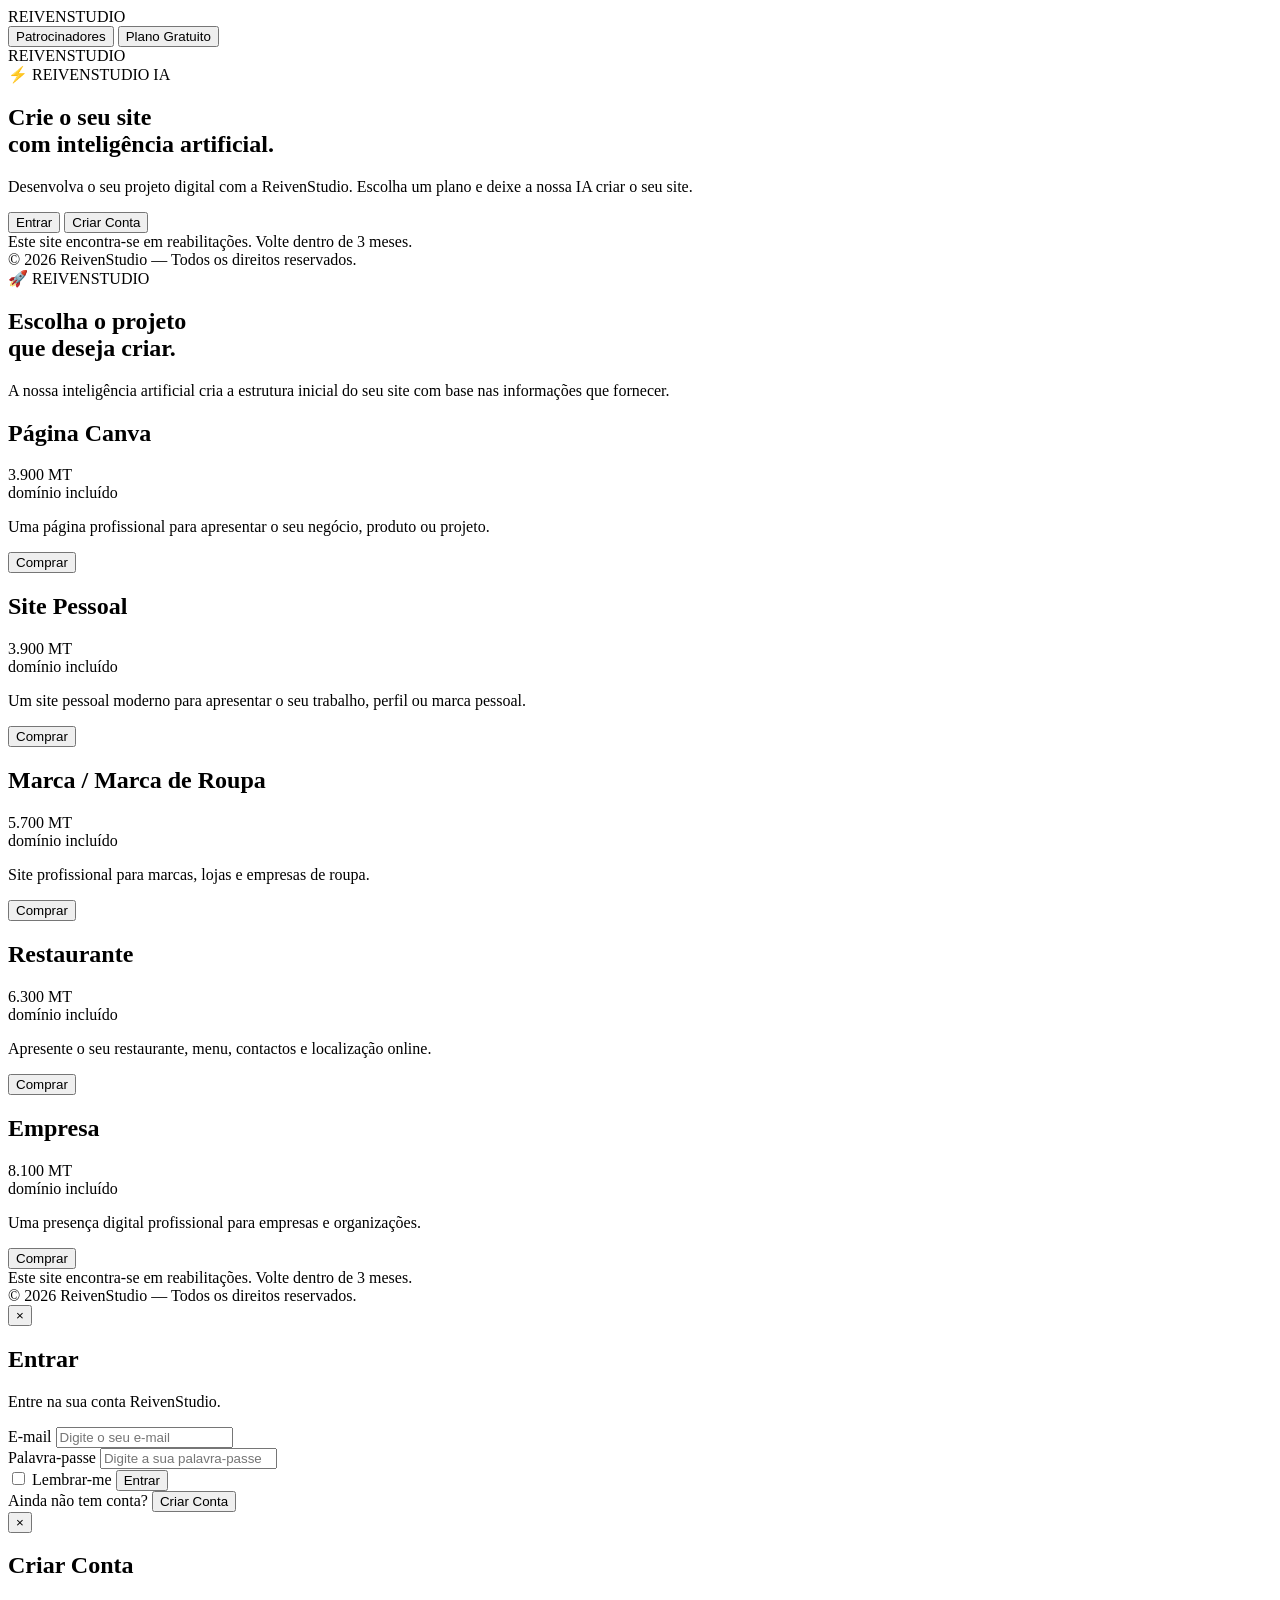
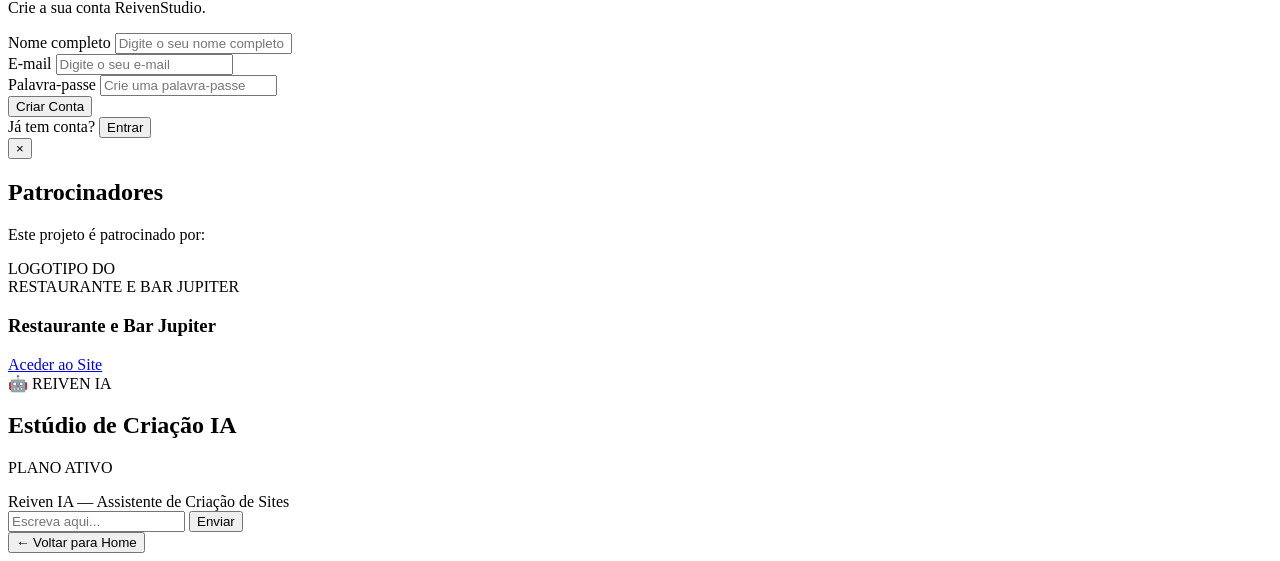
==== index.html @ f34bd9f9 "Create index.html" ====
<!DOCTYPE html>
<html lang="pt">
<head>
    <meta charset="UTF-8">
    <meta name="viewport" content="width=device-width, initial-scale=1.0">

    <title>ReivenStudio | Criação de Sites com IA</title>

    <link rel="icon" type="image/png" href="Reivenstudio.png">
    <link rel="stylesheet" href="style.css">
</head>

<body>

<!-- ========================================================= -->
<!-- CABEÇALHO -->
<!-- ========================================================= -->

<header>

    <div class="brand-area" onclick="voltarInicio()">

        <!-- ESPAÇO PARA O TEU LOGOTIPO -->
        <div class="logo-placeholder">
            <!-- COLOCA O TEU LOGOTIPO AQUI -->
            <!--
            <img src="logo.png" alt="ReivenStudio">
            -->
            <span>REIVENSTUDIO</span>
        </div>

    </div>

    <div class="nav-buttons">

        <div id="user-display"></div>

        <button
            id="btnPatrocinadores"
            class="nav-button"
            onclick="abrirPatrocinadores()">
            Patrocinadores
        </button>

        <button
            id="btnPlanoGratuito"
            class="nav-button free-button"
            onclick="abrirPlanoGratuito()">
            Plano Gratuito
        </button>

    </div>

</header>


<!-- ========================================================= -->
<!-- TELA DE LOGIN -->
<!-- ========================================================= -->

<section id="tela-login" class="screen active-screen">

    <div class="login-page">

        <!-- LOGOTIPO -->
        <div class="login-logo-area">

            <!-- ================================================= -->
            <!-- ESPAÇO PARA COLOCAR O LOGOTIPO DA REIVENSTUDIO -->
            <!-- ================================================= -->

            <div class="login-logo-placeholder">
                <!--
                <img src="logo.png" alt="ReivenStudio">
                -->

                <span>REIVENSTUDIO</span>
            </div>

        </div>


        <div class="login-content">

            <span class="tech-badge">
                ⚡ REIVENSTUDIO IA
            </span>

            <h1>
                Crie o seu site<br>
                com inteligência artificial.
            </h1>

            <p>
                Desenvolva o seu projeto digital com a ReivenStudio.
                Escolha um plano e deixe a nossa IA criar o seu site.
            </p>


            <div class="login-actions">

                <button
                    class="main-login-button"
                    onclick="abrirModalLogin()">
                    Entrar
                </button>

                <button
                    class="create-account-button"
                    onclick="abrirModalRegisto()">
                    Criar Conta
                </button>

            </div>

        </div>


        <!-- AVISO INFERIOR -->

        <div class="maintenance-message">

            <span class="red-blinking-light"></span>

            <span>
                Este site encontra-se em reabilitações.
                Volte dentro de 3 meses.
            </span>

        </div>

    </div>


    <!-- RODAPÉ DA TELA DE LOGIN -->

    <footer class="login-footer">

        <div>
            © 2026 ReivenStudio — Todos os direitos reservados.
        </div>

    </footer>

</section>



<!-- ========================================================= -->
<!-- HOME -->
<!-- ========================================================= -->

<section id="tela-home" class="screen">

    <div class="home-container">

        <div class="home-title">

            <span class="tech-badge">
                🚀 REIVENSTUDIO
            </span>

            <h1>
                Escolha o projeto<br>
                que deseja criar.
            </h1>

            <p>
                A nossa inteligência artificial cria a estrutura inicial
                do seu site com base nas informações que fornecer.
            </p>

        </div>


        <!-- ================================================= -->
        <!-- PLANOS -->
        <!-- ================================================= -->

        <div class="plans-grid">


            <!-- PÁGINA CANVA -->

            <div class="plan-card">

                <h2>Página Canva</h2>

                <div class="plan-price">
                    3.900 MT
                </div>

                <div class="domain-included">
                    domínio incluído
                </div>

                <p>
                    Uma página profissional para apresentar
                    o seu negócio, produto ou projeto.
                </p>

                <button
                    class="buy-button"
                    onclick="abrirChatPlano('Página Canva')">
                    Comprar
                </button>

            </div>



            <!-- SITE PESSOAL -->

            <div class="plan-card">

                <h2>Site Pessoal</h2>

                <div class="plan-price">
                    3.900 MT
                </div>

                <div class="domain-included">
                    domínio incluído
                </div>

                <p>
                    Um site pessoal moderno para apresentar
                    o seu trabalho, perfil ou marca pessoal.
                </p>

                <button
                    class="buy-button"
                    onclick="abrirChatPlano('Site Pessoal')">
                    Comprar
                </button>

            </div>



            <!-- MARCA / ROUPA -->

            <div class="plan-card">

                <h2>Marca / Marca de Roupa</h2>

                <div class="plan-price">
                    5.700 MT
                </div>

                <div class="domain-included">
                    domínio incluído
                </div>

                <p>
                    Site profissional para marcas,
                    lojas e empresas de roupa.
                </p>

                <button
                    class="buy-button"
                    onclick="abrirChatPlano('Marca / Marca de Roupa')">
                    Comprar
                </button>

            </div>



            <!-- RESTAURANTE -->

            <div class="plan-card">

                <h2>Restaurante</h2>

                <div class="plan-price">
                    6.300 MT
                </div>

                <div class="domain-included">
                    domínio incluído
                </div>

                <p>
                    Apresente o seu restaurante, menu,
                    contactos e localização online.
                </p>

                <button
                    class="buy-button"
                    onclick="abrirChatPlano('Restaurante')">
                    Comprar
                </button>

            </div>



            <!-- EMPRESA -->

            <div class="plan-card">

                <h2>Empresa</h2>

                <div class="plan-price">
                    8.100 MT
                </div>

                <div class="domain-included">
                    domínio incluído
                </div>

                <p>
                    Uma presença digital profissional
                    para empresas e organizações.
                </p>

                <button
                    class="buy-button"
                    onclick="abrirChatPlano('Empresa')">
                    Comprar
                </button>

            </div>

        </div>

    </div>


    <!-- ================================================= -->
    <!-- RODAPÉ HOME -->
    <!-- ================================================= -->

    <footer class="main-footer">

        <div class="footer-warning">

            <span class="red-blinking-light"></span>

            <span>
                Este site encontra-se em reabilitações.
                Volte dentro de 3 meses.
            </span>

        </div>

        <div class="footer-bottom">
            © 2026 ReivenStudio — Todos os direitos reservados.
        </div>

    </footer>

</section>



<!-- ========================================================= -->
<!-- MODAL LOGIN -->
<!-- ========================================================= -->

<div id="modal-login" class="modal">

    <div class="modal-box">

        <button class="close-modal" onclick="fecharModais()">×</button>

        <h2>Entrar</h2>

        <p>
            Entre na sua conta ReivenStudio.
        </p>

        <div class="modal-input-group">

            <label>E-mail</label>

            <input
                type="email"
                id="login-email"
                placeholder="Digite o seu e-mail">

        </div>


        <div class="modal-input-group">

            <label>Palavra-passe</label>

            <input
                type="password"
                id="login-pass"
                placeholder="Digite a sua palavra-passe">

        </div>


        <label class="remember-option">

            <input
                type="checkbox"
                id="lembrar-mim">

            <span>Lembrar-me</span>

        </label>


        <button
            class="modal-main-button"
            onclick="autenticarUtilizador()">

            Entrar

        </button>


        <div class="modal-link">

            Ainda não tem conta?

            <button onclick="trocarParaRegisto()">
                Criar Conta
            </button>

        </div>

    </div>

</div>



<!-- ========================================================= -->
<!-- MODAL REGISTO -->
<!-- ========================================================= -->

<div id="modal-registo" class="modal">

    <div class="modal-box">

        <button class="close-modal" onclick="fecharModais()">×</button>

        <h2>Criar Conta</h2>

        <p>
            Crie a sua conta ReivenStudio.
        </p>


        <div class="modal-input-group">

            <label>Nome completo</label>

            <input
                type="text"
                id="registo-nome"
                placeholder="Digite o seu nome completo">

        </div>


        <div class="modal-input-group">

            <label>E-mail</label>

            <input
                type="email"
                id="registo-email"
                placeholder="Digite o seu e-mail">

        </div>


        <div class="modal-input-group">

            <label>Palavra-passe</label>

            <input
                type="password"
                id="registo-pass"
                placeholder="Crie uma palavra-passe">

        </div>


        <button
            class="modal-main-button"
            onclick="registarNovoUtilizador()">

            Criar Conta

        </button>


        <div class="modal-link">

            Já tem conta?

            <button onclick="trocarParaLogin()">
                Entrar
            </button>

        </div>

    </div>

</div>



<!-- ========================================================= -->
<!-- MODAL PATROCINADORES -->
<!-- ========================================================= -->

<div id="modal-patrocinadores" class="modal">

    <div class="modal-box sponsor-box">

        <button class="close-modal" onclick="fecharModais()">×</button>

        <h2>Patrocinadores</h2>

        <p>
            Este projeto é patrocinado por:
        </p>


        <!-- ================================================= -->
        <!-- ESPAÇO PARA O LOGOTIPO DO JUPITER -->
        <!-- ================================================= -->

        <div class="sponsor-logo-placeholder">

            <!-- COLOCA A IMAGEM DO JUPITER AQUI -->

            <!--
            <img
                src="jupiter.jpg"
                alt="Restaurante e Bar Jupiter">
            -->

            <span>
                LOGOTIPO DO<br>
                RESTAURANTE E BAR JUPITER
            </span>

        </div>


        <h3>
            Restaurante e Bar Jupiter
        </h3>


        <!-- ================================================= -->
        <!-- COLOCA O URL REAL DO JUPITER AQUI -->
        <!-- ================================================= -->

        <a
            href="https://COLOQUE-AQUI-O-SITE-DO-JUPITER.com"
            target="_blank"
            class="jupiter-button">

            Aceder ao Site

        </a>

    </div>

</div>



<!-- ========================================================= -->
<!-- TELA CHAT IA -->
<!-- ========================================================= -->

<section id="tela-chat" class="screen">

    <div class="chat-page">

        <div class="chat-title-area">

            <span class="tech-badge">
                🤖 REIVEN IA
            </span>

            <h1>
                Estúdio de Criação IA
            </h1>

            <p id="plano-selecionado-txt">
                PLANO ATIVO
            </p>

        </div>


        <div class="chat-container">

            <div class="chat-header">
                Reiven IA — Assistente de Criação de Sites
            </div>


            <div
                id="chat-messages-box"
                class="chat-messages">
            </div>


            <div class="chat-input-area">

                <input
                    type="text"
                    id="chat-user-input"
                    class="chat-input"
                    placeholder="Escreva aqui..."
                    onkeypress="verificarTecla(event)">

                <button
                    class="btn-send"
                    onclick="processarMensagemUsuario()">

                    Enviar

                </button>

            </div>

        </div>


        <button
            class="back-home-button"
            onclick="voltarParaHome()">

            ← Voltar para Home

        </button>

    </div>

</section>



<!-- ========================================================= -->
<!-- JAVASCRIPT -->
<!-- ========================================================= -->

<script src="script.js"></script>

</body>
</html>
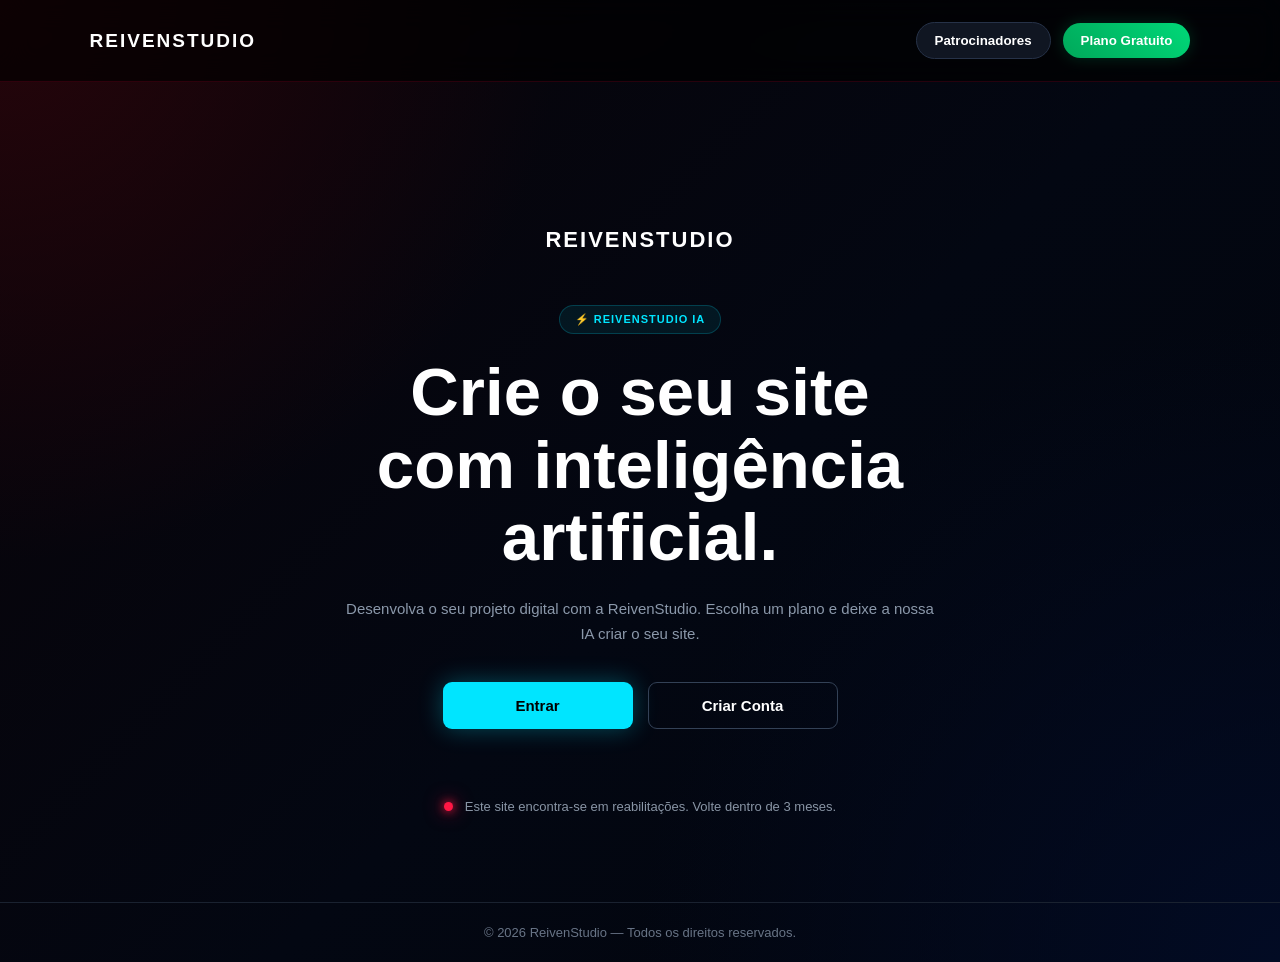
==== commit e61fe216: "Update index.html" ====
--- a/index.html
+++ b/index.html
@@ -6,7 +6,7 @@
 
     <title>ReivenStudio | Criação de Sites com IA</title>
 
-    <link rel="icon" type="image/png" href="Reivenstudio.png">
+    <link rel="icon" type="image/png" href="rivenstudio.png">
     <link rel="stylesheet" href="style.css">
 </head>
 
--- a/style.css
+++ b/style.css
@@ -0,0 +1,1145 @@
+/* ========================================================= */
+/* REIVENSTUDIO - SISTEMA COMPLETO                           */
+/* ========================================================= */
+
+* {
+    box-sizing: border-box;
+}
+
+html {
+    scroll-behavior: smooth;
+}
+
+body {
+    margin: 0;
+    font-family: 'Segoe UI', Arial, sans-serif;
+    color: #ffffff;
+
+    background:
+        radial-gradient(circle at top left, #26050b 0%, transparent 35%),
+        radial-gradient(circle at bottom right, #020b24 0%, transparent 40%),
+        linear-gradient(135deg, #090307, #030712 55%, #02050d);
+
+    min-height: 100vh;
+    overflow-x: hidden;
+}
+
+
+/* ========================================================= */
+/* HEADER                                                     */
+/* ========================================================= */
+
+header {
+    width: 100%;
+    padding: 18px 7%;
+
+    display: flex;
+    align-items: center;
+    justify-content: space-between;
+
+    background: rgba(0, 0, 0, 0.65);
+    backdrop-filter: blur(15px);
+
+    border-bottom: 1px solid rgba(255, 0, 60, 0.15);
+
+    position: sticky;
+    top: 0;
+    z-index: 1000;
+}
+
+
+.brand-area {
+    cursor: pointer;
+}
+
+
+.logo-placeholder {
+    min-width: 190px;
+    min-height: 45px;
+
+    display: flex;
+    align-items: center;
+    justify-content: flex-start;
+
+    font-size: 19px;
+    font-weight: 800;
+    letter-spacing: 2px;
+
+    color: #ffffff;
+}
+
+
+.logo-placeholder img {
+    max-width: 190px;
+    max-height: 50px;
+    object-fit: contain;
+}
+
+
+.nav-buttons {
+    display: flex;
+    align-items: center;
+    gap: 12px;
+}
+
+
+#user-display {
+    color: #00e5ff;
+    font-size: 13px;
+    font-weight: 700;
+}
+
+
+.nav-button {
+    border: 1px solid #263248;
+    background: #101622;
+
+    color: #ffffff;
+
+    padding: 10px 18px;
+    border-radius: 25px;
+
+    cursor: pointer;
+
+    font-weight: 600;
+
+    transition: 0.3s;
+}
+
+
+.nav-button:hover {
+    border-color: #00e5ff;
+    transform: translateY(-2px);
+}
+
+
+.free-button {
+    background: linear-gradient(45deg, #00a85a, #00d878);
+    border: none;
+
+    color: #ffffff;
+
+    box-shadow: 0 0 15px rgba(0, 210, 110, 0.2);
+}
+
+
+/* ========================================================= */
+/* TELAS                                                       */
+/* ========================================================= */
+
+.screen {
+    display: none;
+
+    width: 100%;
+    min-height: calc(100vh - 80px);
+
+    padding: 50px 6%;
+}
+
+
+.active-screen {
+    display: block;
+}
+
+
+/* ========================================================= */
+/* LOGIN                                                       */
+/* ========================================================= */
+
+#tela-login {
+    padding: 0;
+}
+
+
+.login-page {
+    min-height: calc(100vh - 80px);
+
+    display: flex;
+    flex-direction: column;
+    align-items: center;
+    justify-content: center;
+
+    padding: 50px 20px 20px;
+}
+
+
+.login-logo-area {
+    margin-bottom: 25px;
+}
+
+
+.login-logo-placeholder {
+    width: 220px;
+    height: 80px;
+
+    display: flex;
+    align-items: center;
+    justify-content: center;
+
+    font-size: 22px;
+    font-weight: 900;
+
+    letter-spacing: 2px;
+}
+
+
+.login-logo-placeholder img {
+    max-width: 220px;
+    max-height: 80px;
+
+    object-fit: contain;
+}
+
+
+.login-content {
+    width: 100%;
+    max-width: 700px;
+
+    text-align: center;
+}
+
+
+.tech-badge {
+    display: inline-block;
+
+    padding: 7px 15px;
+
+    border-radius: 30px;
+
+    background: rgba(0, 229, 255, 0.08);
+
+    border: 1px solid rgba(0, 229, 255, 0.2);
+
+    color: #00e5ff;
+
+    font-size: 11px;
+    font-weight: 800;
+
+    letter-spacing: 1px;
+}
+
+
+.login-content h1 {
+    font-size: clamp(2.2rem, 6vw, 4.2rem);
+
+    line-height: 1.08;
+
+    margin: 22px 0;
+
+    font-weight: 850;
+}
+
+
+.login-content p {
+    max-width: 600px;
+
+    margin: 0 auto 35px;
+
+    color: #8b98aa;
+
+    line-height: 1.7;
+
+    font-size: 15px;
+}
+
+
+.login-actions {
+    display: flex;
+
+    justify-content: center;
+
+    gap: 15px;
+
+    flex-wrap: wrap;
+}
+
+
+.main-login-button,
+.create-account-button {
+    min-width: 190px;
+
+    padding: 14px 25px;
+
+    border-radius: 9px;
+
+    cursor: pointer;
+
+    font-size: 15px;
+    font-weight: 800;
+
+    transition: 0.3s;
+}
+
+
+.main-login-button {
+    border: none;
+
+    color: #000000;
+
+    background: #00e5ff;
+
+    box-shadow: 0 0 25px rgba(0, 229, 255, 0.3);
+}
+
+
+.main-login-button:hover {
+    transform: translateY(-3px);
+
+    box-shadow:
+        0 0 20px rgba(0, 229, 255, 0.5),
+        0 0 40px rgba(0, 229, 255, 0.2);
+}
+
+
+.create-account-button {
+    background: transparent;
+
+    border: 1px solid #334156;
+
+    color: #ffffff;
+}
+
+
+.create-account-button:hover {
+    border-color: #00e5ff;
+    transform: translateY(-3px);
+}
+
+
+/* ========================================================= */
+/* LUZ VERMELHA                                                  */
+/* ========================================================= */
+
+.maintenance-message,
+.footer-warning {
+    display: flex;
+
+    align-items: center;
+    justify-content: center;
+
+    gap: 12px;
+
+    color: #8995a5;
+
+    font-size: 13px;
+
+    text-align: center;
+}
+
+
+.maintenance-message {
+    margin-top: 70px;
+}
+
+
+.red-blinking-light {
+    width: 9px;
+    height: 9px;
+
+    min-width: 9px;
+
+    border-radius: 50%;
+
+    background: #ff1744;
+
+    box-shadow:
+        0 0 10px #ff1744,
+        0 0 20px #ff1744;
+
+    animation: redPulse 1.3s infinite alternate;
+}
+
+
+@keyframes redPulse {
+
+    from {
+        opacity: 0.25;
+
+        transform: scale(0.8);
+
+        box-shadow:
+            0 0 5px #ff1744;
+    }
+
+    to {
+        opacity: 1;
+
+        transform: scale(1.15);
+
+        box-shadow:
+            0 0 15px #ff1744,
+            0 0 30px #ff1744;
+    }
+
+}
+
+
+/* ========================================================= */
+/* FOOTER LOGIN                                                 */
+/* ========================================================= */
+
+.login-footer {
+    padding: 22px;
+
+    text-align: center;
+
+    color: #687486;
+
+    border-top: 1px solid #1a2230;
+
+    font-size: 13px;
+}
+
+
+/* ========================================================= */
+/* HOME                                                         */
+/* ========================================================= */
+
+.home-container {
+    max-width: 1250px;
+
+    margin: auto;
+}
+
+
+.home-title {
+    text-align: center;
+
+    max-width: 800px;
+
+    margin: 20px auto 50px;
+}
+
+
+.home-title h1 {
+    font-size: clamp(2rem, 5vw, 3.5rem);
+
+    margin: 20px 0 15px;
+
+    line-height: 1.1;
+}
+
+
+.home-title p {
+    color: #8491a3;
+
+    line-height: 1.7;
+}
+
+
+/* ========================================================= */
+/* PLANOS                                                       */
+/* ========================================================= */
+
+.plans-grid {
+    display: grid;
+
+    grid-template-columns:
+        repeat(auto-fit, minmax(230px, 1fr));
+
+    gap: 22px;
+
+    max-width: 1200px;
+
+    margin: auto;
+}
+
+
+.plan-card {
+    position: relative;
+
+    background:
+        linear-gradient(
+            145deg,
+            rgba(20, 24, 34, 0.95),
+            rgba(8, 11, 18, 0.98)
+        );
+
+    border: 1px solid #202a39;
+
+    border-radius: 16px;
+
+    padding: 30px 25px;
+
+    text-align: center;
+
+    transition: 0.35s;
+
+    overflow: hidden;
+}
+
+
+.plan-card::before {
+    content: "";
+
+    position: absolute;
+
+    top: 0;
+    left: 0;
+
+    width: 100%;
+    height: 2px;
+
+    background: linear-gradient(
+        90deg,
+        #ff1744,
+        #0044ff
+    );
+
+    opacity: 0.8;
+}
+
+
+.plan-card:hover {
+    transform: translateY(-8px);
+
+    border-color: #00e5ff;
+
+    box-shadow:
+        0 15px 35px rgba(0, 0, 0, 0.4),
+        0 0 20px rgba(0, 229, 255, 0.08);
+}
+
+
+.plan-card h2 {
+    font-size: 19px;
+
+    min-height: 48px;
+
+    margin: 5px 0 20px;
+}
+
+
+.plan-price {
+    font-size: 29px;
+
+    font-weight: 800;
+
+    color: #00e5ff;
+
+    margin-bottom: 7px;
+}
+
+
+.domain-included {
+    color: #61e49a;
+
+    font-size: 12px;
+
+    font-weight: 400;
+
+    text-transform: lowercase;
+
+    letter-spacing: 0.6px;
+
+    margin-bottom: 18px;
+}
+
+
+.plan-card p {
+    min-height: 70px;
+
+    color: #7d899a;
+
+    font-size: 13px;
+
+    line-height: 1.6;
+}
+
+
+.buy-button {
+    width: 100%;
+
+    margin-top: 20px;
+
+    padding: 13px;
+
+    border: none;
+
+    border-radius: 8px;
+
+    background: linear-gradient(
+        45deg,
+        #ff003c,
+        #0044ff
+    );
+
+    color: #ffffff;
+
+    font-weight: 800;
+
+    cursor: pointer;
+
+    transition: 0.3s;
+}
+
+
+.buy-button:hover {
+    transform: scale(1.03);
+
+    box-shadow:
+        0 0 20px rgba(255, 0, 60, 0.3),
+        0 0 20px rgba(0, 68, 255, 0.25);
+}
+
+
+/* ========================================================= */
+/* FOOTER HOME                                                  */
+/* ========================================================= */
+
+.main-footer {
+    margin-top: 70px;
+
+    padding: 30px 20px;
+
+    border-top: 1px solid #1c2432;
+
+    text-align: center;
+}
+
+
+.footer-bottom {
+    margin-top: 18px;
+
+    color: #657184;
+
+    font-size: 13px;
+}
+
+
+/* ========================================================= */
+/* MODAIS                                                       */
+/* ========================================================= */
+
+.modal {
+    display: none;
+
+    position: fixed;
+
+    inset: 0;
+
+    z-index: 5000;
+
+    align-items: center;
+    justify-content: center;
+
+    padding: 20px;
+
+    background: rgba(0, 0, 0, 0.78);
+
+    backdrop-filter: blur(12px);
+}
+
+
+.modal.show {
+    display: flex;
+}
+
+
+.modal-box {
+    width: 100%;
+
+    max-width: 440px;
+
+    background:
+        linear-gradient(
+            145deg,
+            #11151e,
+            #090c13
+        );
+
+    border: 1px solid #263246;
+
+    border-radius: 17px;
+
+    padding: 35px;
+
+    position: relative;
+
+    box-shadow:
+        0 25px 80px rgba(0, 0, 0, 0.7);
+}
+
+
+.modal-box h2 {
+    margin: 0 0 8px;
+
+    font-size: 27px;
+}
+
+
+.modal-box > p {
+    color: #78869a;
+
+    font-size: 14px;
+
+    margin-bottom: 28px;
+}
+
+
+.close-modal {
+    position: absolute;
+
+    top: 15px;
+    right: 18px;
+
+    width: 35px;
+    height: 35px;
+
+    border: none;
+
+    border-radius: 50%;
+
+    background: #1b2230;
+
+    color: #ffffff;
+
+    font-size: 22px;
+
+    cursor: pointer;
+}
+
+
+.close-modal:hover {
+    background: #ff1744;
+}
+
+
+.modal-input-group {
+    margin-bottom: 18px;
+}
+
+
+.modal-input-group label {
+    display: block;
+
+    margin-bottom: 7px;
+
+    color: #8794a7;
+
+    font-size: 12px;
+
+    font-weight: 700;
+
+    text-transform: uppercase;
+}
+
+
+.modal-input-group input {
+    width: 100%;
+
+    padding: 13px;
+
+    background: #0c111a;
+
+    border: 1px solid #263246;
+
+    border-radius: 8px;
+
+    color: #ffffff;
+
+    outline: none;
+
+    font-size: 14px;
+}
+
+
+.modal-input-group input:focus {
+    border-color: #00e5ff;
+
+    box-shadow:
+        0 0 12px rgba(0, 229, 255, 0.1);
+}
+
+
+.remember-option {
+    display: flex;
+
+    align-items: center;
+
+    gap: 8px;
+
+    color: #8794a7;
+
+    font-size: 13px;
+
+    margin: 5px 0 20px;
+
+    cursor: pointer;
+}
+
+
+.remember-option input {
+    width: auto;
+}
+
+
+.modal-main-button {
+    width: 100%;
+
+    padding: 14px;
+
+    border: none;
+
+    border-radius: 8px;
+
+    background: #00e5ff;
+
+    color: #000000;
+
+    font-weight: 800;
+
+    cursor: pointer;
+
+    transition: 0.3s;
+}
+
+
+.modal-main-button:hover {
+    background: #33ecff;
+
+    transform: translateY(-2px);
+}
+
+
+.modal-link {
+    margin-top: 20px;
+
+    text-align: center;
+
+    color: #78869a;
+
+    font-size: 13px;
+}
+
+
+.modal-link button {
+    border: none;
+
+    background: transparent;
+
+    color: #00e5ff;
+
+    cursor: pointer;
+
+    font-weight: 700;
+}
+
+
+/* ========================================================= */
+/* PATROCINADORES                                               */
+/* ========================================================= */
+
+.sponsor-box {
+    text-align: center;
+}
+
+
+.sponsor-logo-placeholder {
+    width: 100%;
+
+    height: 160px;
+
+    display: flex;
+
+    align-items: center;
+
+    justify-content: center;
+
+    border: 1px dashed #344157;
+
+    border-radius: 12px;
+
+    color: #59687c;
+
+    margin: 20px 0;
+
+    font-size: 13px;
+
+    line-height: 1.6;
+}
+
+
+.sponsor-logo-placeholder img {
+    max-width: 90%;
+
+    max-height: 140px;
+
+    object-fit: contain;
+}
+
+
+.sponsor-box h3 {
+    margin: 10px 0 20px;
+}
+
+
+.jupiter-button {
+    display: inline-block;
+
+    padding: 12px 25px;
+
+    border-radius: 8px;
+
+    text-decoration: none;
+
+    background: linear-gradient(
+        45deg,
+        #ff1744,
+        #0044ff
+    );
+
+    color: #ffffff;
+
+    font-weight: 800;
+}
+
+
+/* ========================================================= */
+/* CHAT                                                         */
+/* ========================================================= */
+
+.chat-page {
+    width: 100%;
+
+    max-width: 850px;
+
+    margin: auto;
+}
+
+
+.chat-title-area {
+    text-align: center;
+
+    margin-bottom: 30px;
+}
+
+
+.chat-title-area h1 {
+    margin: 18px 0 7px;
+}
+
+
+#plano-selecionado-txt {
+    color: #ff1744;
+
+    font-size: 11px;
+
+    font-weight: 800;
+
+    letter-spacing: 1.5px;
+}
+
+
+.chat-container {
+    height: 570px;
+
+    display: flex;
+
+    flex-direction: column;
+
+    overflow: hidden;
+
+    background: #0c1018;
+
+    border: 1px solid #222d3d;
+
+    border-radius: 15px;
+
+    box-shadow:
+        0 20px 60px rgba(0, 0, 0, 0.4);
+}
+
+
+.chat-header {
+    padding: 16px;
+
+    background: #151b27;
+
+    border-bottom: 1px solid #222d3d;
+
+    color: #a3afbf;
+
+    font-size: 13px;
+
+    font-weight: 700;
+}
+
+
+.chat-messages {
+    flex: 1;
+
+    padding: 22px;
+
+    overflow-y: auto;
+
+    display: flex;
+
+    flex-direction: column;
+
+    gap: 14px;
+}
+
+
+.msg {
+    max-width: 78%;
+
+    padding: 13px 16px;
+
+    border-radius: 10px;
+
+    font-size: 14px;
+
+    line-height: 1.6;
+
+    word-wrap: break-word;
+}
+
+
+.msg-ia {
+    align-self: flex-start;
+
+    background: #171d28;
+
+    border-left: 3px solid #ff1744;
+
+    color: #ffffff;
+}
+
+
+.msg-user {
+    align-self: flex-end;
+
+    background: #0044ff;
+
+    color: #ffffff;
+
+    box-shadow:
+        0 5px 15px rgba(0, 68, 255, 0.18);
+}
+
+
+.msg-ia a {
+    color: #00e5ff;
+}
+
+
+.chat-input-area {
+    display: flex;
+
+    gap: 10px;
+
+    padding: 15px;
+
+    background: #151b27;
+
+    border-top: 1px solid #222d3d;
+}
+
+
+.chat-input {
+    flex: 1;
+
+    padding: 12px;
+
+    border-radius: 8px;
+
+    border: 1px solid #2a3547;
+
+    background: #090d14;
+
+    color: #ffffff;
+
+    outline: none;
+}
+
+
+.btn-send {
+    padding: 0 25px;
+
+    border: none;
+
+    border-radius: 8px;
+
+    background: linear-gradient(
+        45deg,
+        #ff1744,
+        #0044ff
+    );
+
+    color: #ffffff;
+
+    font-weight: 800;
+
+    cursor: pointer;
+}
+
+
+.back-home-button {
+    display: block;
+
+    margin: 20px auto 0;
+
+    background: transparent;
+
+    border: 1px solid #2c384b;
+
+    color: #8c99ab;
+
+    padding: 10px 18px;
+
+    border-radius: 8px;
+
+    cursor: pointer;
+}
+
+
+/* ========================================================= */
+/* RESPONSIVO                                                   */
+/* ========================================================= */
+
+@media (max-width: 700px) {
+
+    header {
+        padding: 15px 4%;
+    }
+
+    .logo-placeholder {
+        min-width: auto;
+        font-size: 15px;
+    }
+
+    .nav-buttons {
+        gap: 5px;
+    }
+
+    #user-display {
+        display: none;
+    }
+
+    .nav-button {
+        padding: 8px 11px;
+        font-size: 11px;
+    }
+
+    .login-content h1 {
+        font-size: 2.3rem;
+    }
+
+    .modal-box {
+        padding: 28px 22px;
+    }
+
+    .chat-container {
+        height: 520px;
+    }
+
+    .chat-input-area {
+        flex-direction: column;
+    }
+
+    .btn-send {
+        height: 45px;
+    }
+
+}
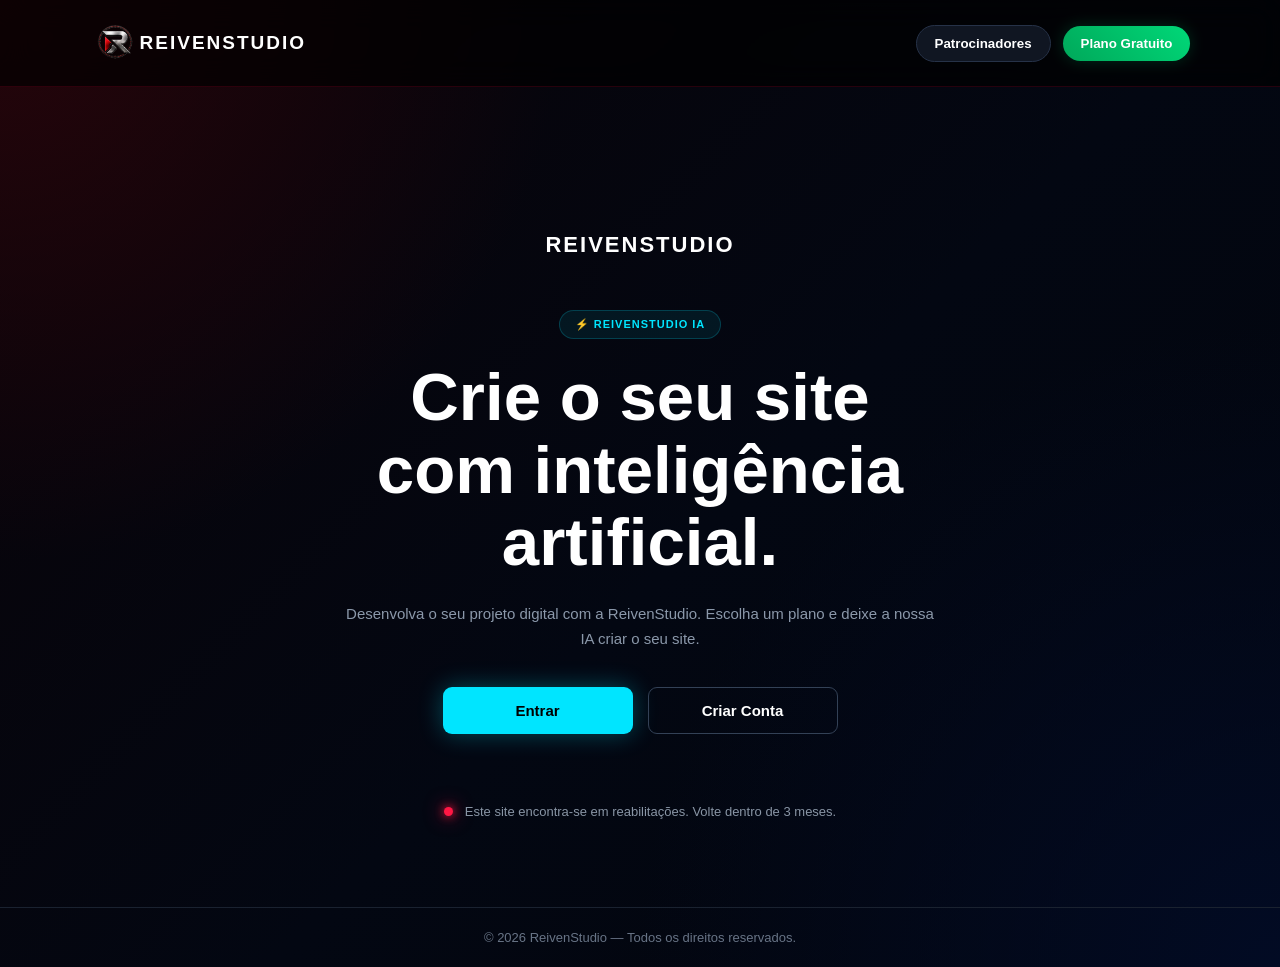
==== commit f480290e: "Update index.html" ====
--- a/index.html
+++ b/index.html
@@ -23,9 +23,9 @@
         <!-- ESPAÇO PARA O TEU LOGOTIPO -->
         <div class="logo-placeholder">
             <!-- COLOCA O TEU LOGOTIPO AQUI -->
-            <!--
-            <img src="logo.png" alt="ReivenStudio">
-            -->
+            
+            <img src="rivenstudio.png" alt="ReivenStudio">
+            
             <span>REIVENSTUDIO</span>
         </div>
 
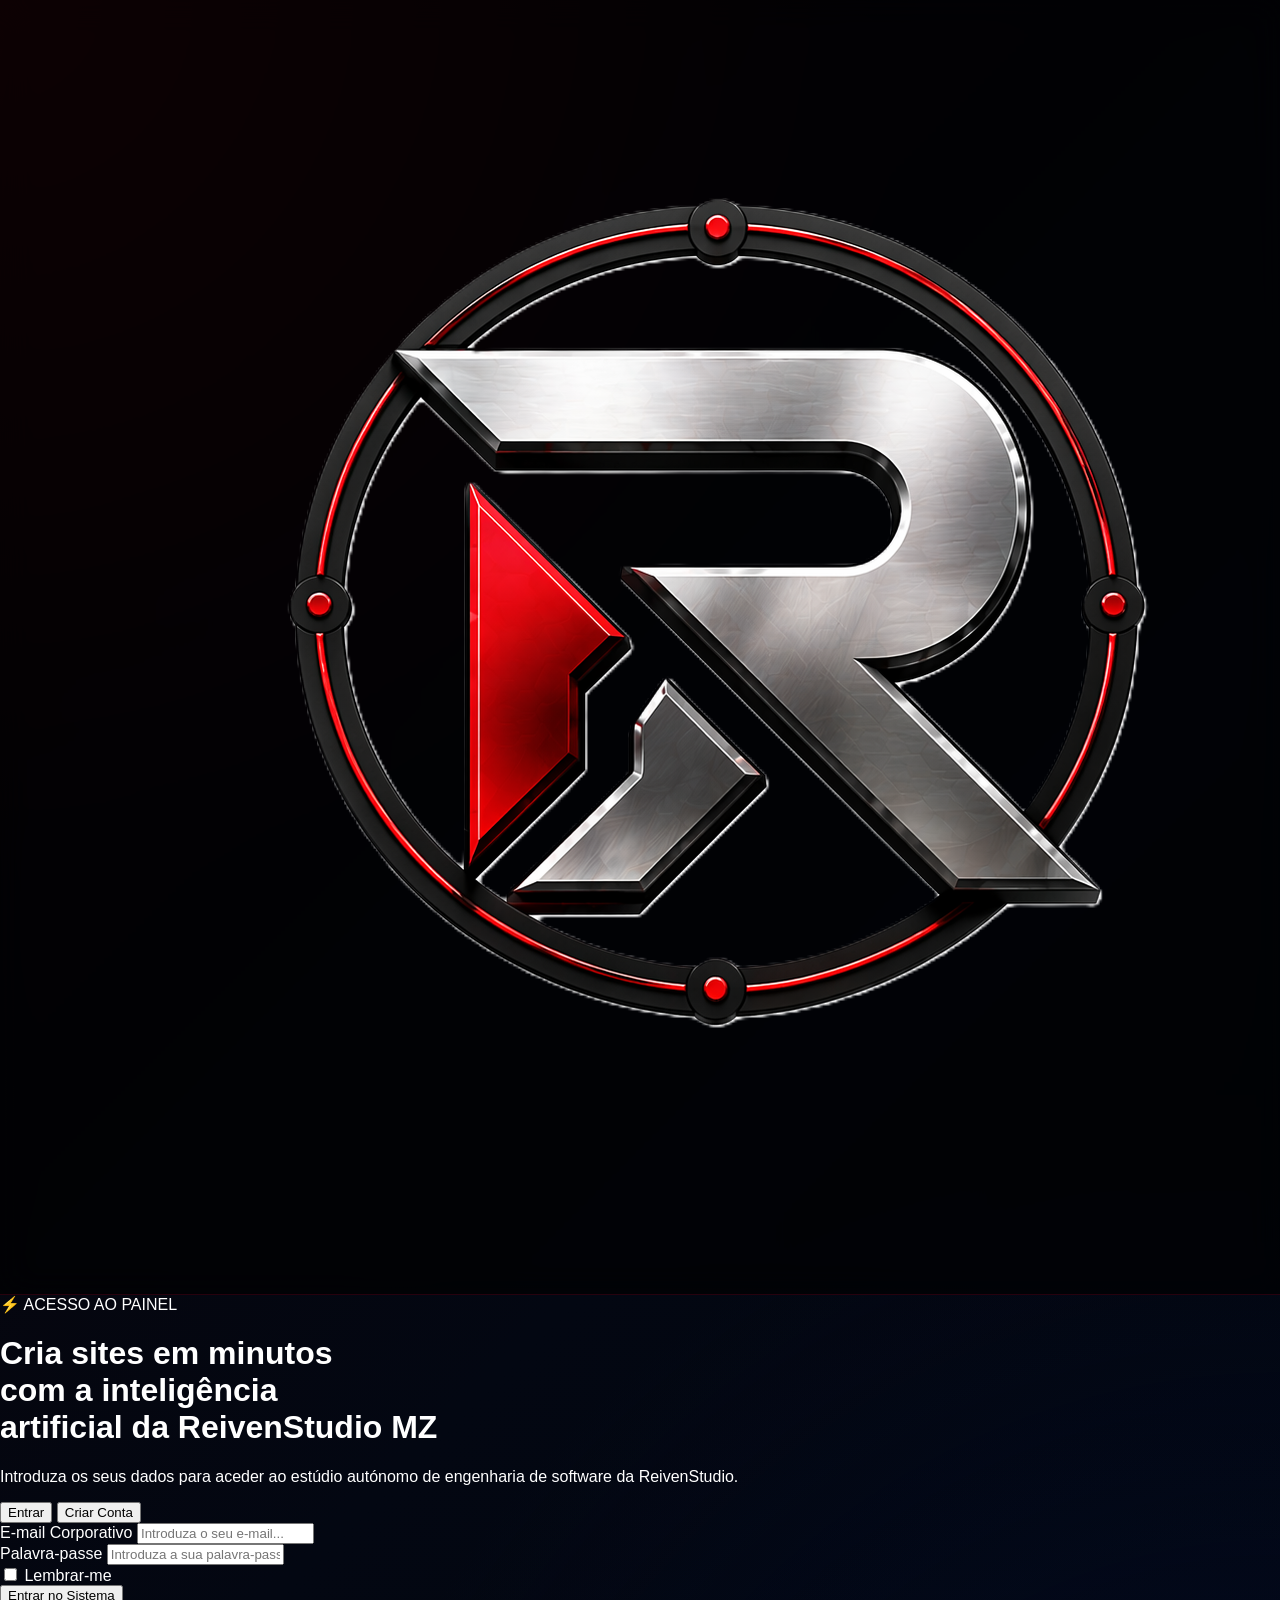
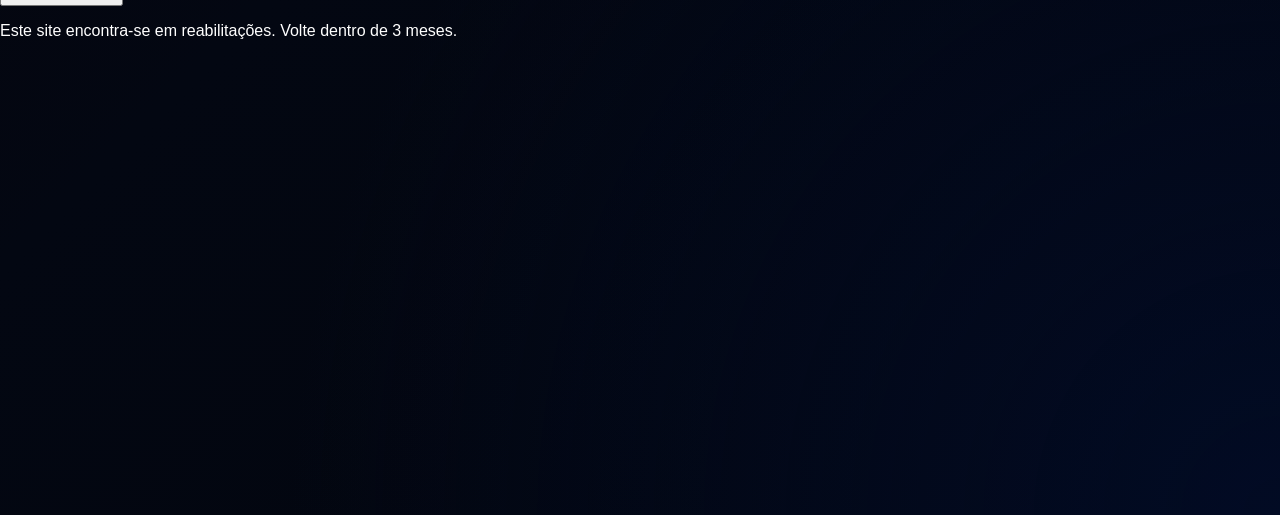
==== commit 5784cef9: "Update index.html" ====
--- a/index.html
+++ b/index.html
@@ -4,7 +4,7 @@
     <meta charset="UTF-8">
     <meta name="viewport" content="width=device-width, initial-scale=1.0">
 
-    <title>ReivenStudio | Criação de Sites com IA</title>
+    <title>ReivenStudio | Sistema Autónomo IA</title>
 
     <link rel="icon" type="image/png" href="rivenstudio.png">
     <link rel="stylesheet" href="style.css">
@@ -12,602 +12,554 @@
 
 <body>
 
-<!-- ========================================================= -->
-<!-- CABEÇALHO -->
-<!-- ========================================================= -->
-
-<header>
-
-    <div class="brand-area" onclick="voltarInicio()">
-
-        <!-- ESPAÇO PARA O TEU LOGOTIPO -->
-        <div class="logo-placeholder">
-            <!-- COLOCA O TEU LOGOTIPO AQUI -->
-            
-            <img src="rivenstudio.png" alt="ReivenStudio">
-            
-            <span>REIVENSTUDIO</span>
+    <!-- ========================================================= -->
+    <!-- CABEÇALHO -->
+    <!-- ========================================================= -->
+
+    <header>
+        <div class="logo-container" onclick="window.location.reload()">
+
+            <div class="brand-wrapper">
+
+                <span class="neon-dot"></span>
+
+                <!-- LOGO REIVENSTUDIO -->
+                <img
+                    src="rivenstudio.png"
+                    alt="ReivenStudio"
+                    class="reiven-logo"
+                >
+
+            </div>
+
         </div>
 
+        <div class="nav-buttons">
+
+            <div id="user-display"></div>
+
+            <button
+                id="btnPatrocinadores"
+                class="yt-button"
+                onclick="abrirPatrocinadores()"
+            >
+                Patrocinadores
+            </button>
+
+            <button
+                id="btnReivenIA"
+                class="yt-button btn-reiven-ia"
+                style="display:none;"
+                onclick="ativarIA()"
+            >
+                REIVEN IA 🤖
+            </button>
+
+        </div>
+    </header>
+
+
+    <!-- ========================================================= -->
+    <!-- TELA DE LOGIN -->
+    <!-- ========================================================= -->
+
+    <div id="tela-login" class="screen active-screen">
+
+        <div class="main-login-container">
+
+            <div class="login-headline">
+
+                <span class="badge-tech">
+                    ⚡ ACESSO AO PAINEL
+                </span>
+
+                <h1>
+                    Cria sites em minutos<br>
+                    com a inteligência<br>
+                    artificial da ReivenStudio MZ
+                </h1>
+
+                <p class="login-desc">
+                    Introduza os seus dados para aceder ao
+                    estúdio autónomo de engenharia de software
+                    da ReivenStudio.
+                </p>
+
+            </div>
+
+
+            <!-- LOGIN -->
+
+            <div class="login-box">
+
+                <div class="auth-tabs">
+
+                    <button
+                        id="tab-login"
+                        class="auth-tab active-tab"
+                        onclick="alternarAbasAuth('login')"
+                    >
+                        Entrar
+                    </button>
+
+                    <button
+                        id="tab-registo"
+                        class="auth-tab"
+                        onclick="alternarAbasAuth('registo')"
+                    >
+                        Criar Conta
+                    </button>
+
+                </div>
+
+
+                <!-- FORMULÁRIO LOGIN -->
+
+                <div id="form-login">
+
+                    <div class="input-group">
+
+                        <label>
+                            E-mail Corporativo
+                        </label>
+
+                        <input
+                            type="email"
+                            id="login-email"
+                            placeholder="Introduza o seu e-mail..."
+                            required
+                        >
+
+                    </div>
+
+
+                    <div class="input-group">
+
+                        <label>
+                            Palavra-passe
+                        </label>
+
+                        <input
+                            type="password"
+                            id="login-pass"
+                            placeholder="Introduza a sua palavra-passe..."
+                            required
+                        >
+
+                    </div>
+
+
+                    <div class="remember-container">
+
+                        <label class="remember-label">
+
+                            <input
+                                type="checkbox"
+                                id="lembrar-me"
+                            >
+
+                            <span>
+                                Lembrar-me
+                            </span>
+
+                        </label>
+
+                    </div>
+
+
+                    <button
+                        class="btn-blue-glow"
+                        onclick="autenticarUtilizador()"
+                    >
+                        Entrar no Sistema
+                    </button>
+
+                </div>
+
+
+                <!-- FORMULÁRIO REGISTO -->
+
+                <div
+                    id="form-registo"
+                    style="display:none;"
+                >
+
+                    <div class="input-group">
+
+                        <label>
+                            Nome Completo
+                        </label>
+
+                        <input
+                            type="text"
+                            id="registo-nome"
+                            placeholder="Introduza o seu nome completo..."
+                            required
+                        >
+
+                    </div>
+
+
+                    <div class="input-group">
+
+                        <label>
+                            E-mail de Trabalho
+                        </label>
+
+                        <input
+                            type="email"
+                            id="registo-email"
+                            placeholder="Introduza o seu e-mail..."
+                            required
+                        >
+
+                    </div>
+
+
+                    <div class="input-group">
+
+                        <label>
+                            Palavra-passe de Acesso
+                        </label>
+
+                        <input
+                            type="password"
+                            id="registo-pass"
+                            placeholder="Crie uma palavra-passe..."
+                            required
+                        >
+
+                    </div>
+
+
+                    <button
+                        class="btn-blue-glow"
+                        onclick="registarNovoUtilizador()"
+                    >
+                        Criar Conta e Entrar
+                    </button>
+
+                </div>
+
+            </div>
+
+        </div>
+
+
+        <!-- AVISO -->
+
+        <footer class="maintenance-footer">
+
+            <div class="maintenance-wrapper">
+
+                <span class="neon-dot alert-blink"></span>
+
+                <p class="maintenance-text">
+                    Este site encontra-se em reabilitações.
+                    Volte dentro de 3 meses.
+                </p>
+
+            </div>
+
+        </footer>
+
     </div>
 
-    <div class="nav-buttons">
-
-        <div id="user-display"></div>
-
-        <button
-            id="btnPatrocinadores"
-            class="nav-button"
-            onclick="abrirPatrocinadores()">
-            Patrocinadores
-        </button>
-
-        <button
-            id="btnPlanoGratuito"
-            class="nav-button free-button"
-            onclick="abrirPlanoGratuito()">
-            Plano Gratuito
-        </button>
+
+
+    <!-- ========================================================= -->
+    <!-- TELA PRINCIPAL / PLANOS -->
+    <!-- ========================================================= -->
+
+    <div id="tela-planos" class="screen">
+
+        <h1>
+            🚀 Escolha o Plano do seu Projeto
+        </h1>
+
+        <p class="subtitle">
+            Escolha o tipo de site que deseja criar com a ReivenStudio.
+        </p>
+
+
+        <div class="grid">
+
+
+            <!-- PLANO 1 -->
+
+            <div class="card">
+
+                <h3>
+                    Página Canva
+                </h3>
+
+                <div class="price">
+                    3.900 MT
+                </div>
+
+                <p>
+                    Domínio incluído
+                </p>
+
+                <button
+                    class="btn-buy"
+                    onclick="abrirChatIA('Página Canva')"
+                >
+                    Comprar Plano
+                </button>
+
+            </div>
+
+
+            <!-- PLANO 2 -->
+
+            <div class="card">
+
+                <h3>
+                    Site Pessoal
+                </h3>
+
+                <div class="price">
+                    3.900 MT
+                </div>
+
+                <p>
+                    Domínio incluído
+                </p>
+
+                <button
+                    class="btn-buy"
+                    onclick="abrirChatIA('Site Pessoal')"
+                >
+                    Comprar Plano
+                </button>
+
+            </div>
+
+
+            <!-- PLANO 3 -->
+
+            <div class="card">
+
+                <h3>
+                    Marca / Marca de Roupa
+                </h3>
+
+                <div class="price">
+                    5.700 MT
+                </div>
+
+                <p>
+                    Domínio incluído
+                </p>
+
+                <button
+                    class="btn-buy"
+                    onclick="abrirChatIA('Marca / Marca de Roupa')"
+                >
+                    Comprar Plano
+                </button>
+
+            </div>
+
+
+            <!-- PLANO 4 -->
+
+            <div class="card">
+
+                <h3>
+                    Restaurante
+                </h3>
+
+                <div class="price">
+                    6.300 MT
+                </div>
+
+                <p>
+                    Domínio incluído
+                </p>
+
+                <button
+                    class="btn-buy"
+                    onclick="abrirChatIA('Restaurante')"
+                >
+                    Comprar Plano
+                </button>
+
+            </div>
+
+
+            <!-- PLANO 5 -->
+
+            <div class="card">
+
+                <h3>
+                    Empresa
+                </h3>
+
+                <div class="price">
+                    8.100 MT
+                </div>
+
+                <p>
+                    Domínio incluído
+                </p>
+
+                <button
+                    class="btn-buy"
+                    onclick="abrirChatIA('Empresa')"
+                >
+                    Comprar Plano
+                </button>
+
+            </div>
+
+
+            <!-- PLANO GRATUITO -->
+
+            <div class="card free-card">
+
+                <h3>
+                    Plano Gratuito
+                </h3>
+
+                <div class="price">
+                    0 MT
+                </div>
+
+                <p>
+                    Criação inicial gratuita
+                </p>
+
+                <button
+                    class="btn-buy"
+                    onclick="abrirChatIA('Plano Gratuito')"
+                >
+                    Experimentar
+                </button>
+
+            </div>
+
+        </div>
+
+
+        <!-- RODAPÉ -->
+
+        <footer class="site-footer">
+
+            <div class="footer-logo">
+
+                <img
+                    src="rivenstudio.png"
+                    alt="ReivenStudio"
+                >
+
+            </div>
+
+            <p>
+                © 2026 ReivenStudio. Todos os direitos reservados.
+            </p>
+
+        </footer>
 
     </div>
 
-</header>
-
-
-<!-- ========================================================= -->
-<!-- TELA DE LOGIN -->
-<!-- ========================================================= -->
-
-<section id="tela-login" class="screen active-screen">
-
-    <div class="login-page">
-
-        <!-- LOGOTIPO -->
-        <div class="login-logo-area">
-
-            <!-- ================================================= -->
-            <!-- ESPAÇO PARA COLOCAR O LOGOTIPO DA REIVENSTUDIO -->
-            <!-- ================================================= -->
-
-            <div class="login-logo-placeholder">
-                <!--
-                <img src="logo.png" alt="ReivenStudio">
-                -->
-
-                <span>REIVENSTUDIO</span>
-            </div>
+
+
+    <!-- ========================================================= -->
+    <!-- MODAL PATROCINADORES -->
+    <!-- ========================================================= -->
+
+    <div
+        id="modal-patrocinadores"
+        class="modal-overlay"
+        style="display:none;"
+    >
+
+        <div class="sponsor-modal">
+
+            <button
+                class="modal-close"
+                onclick="fecharPatrocinadores()"
+            >
+                ×
+            </button>
+
+
+            <span class="badge-tech">
+                🤝 PARCEIRO OFICIAL
+            </span>
+
+
+            <h2>
+                Patrocinado por:
+            </h2>
+
+
+            <!-- LOGO DO JUPITER -->
+
+            <div class="sponsor-logo">
+
+                <img
+                    src="logojupiter.PNG"
+                    alt="Restaurante e Bar Jupiter"
+                >
+
+            </div>
+
+
+            <h3>
+                Restaurante e Bar Jupiter
+            </h3>
+
+
+            <p>
+                Um dos nossos parceiros e patrocinadores oficiais.
+            </p>
+
+
+            <a
+                id="jupiter-link"
+                href="#"
+                target="_blank"
+                class="jupiter-button"
+            >
+                Visitar Jupiter
+            </a>
 
         </div>
 
-
-        <div class="login-content">
-
-            <span class="tech-badge">
-                ⚡ REIVENSTUDIO IA
-            </span>
-
-            <h1>
-                Crie o seu site<br>
-                com inteligência artificial.
-            </h1>
-
-            <p>
-                Desenvolva o seu projeto digital com a ReivenStudio.
-                Escolha um plano e deixe a nossa IA criar o seu site.
-            </p>
-
-
-            <div class="login-actions">
-
-                <button
-                    class="main-login-button"
-                    onclick="abrirModalLogin()">
-                    Entrar
-                </button>
-
-                <button
-                    class="create-account-button"
-                    onclick="abrirModalRegisto()">
-                    Criar Conta
-                </button>
-
-            </div>
-
-        </div>
-
-
-        <!-- AVISO INFERIOR -->
-
-        <div class="maintenance-message">
-
-            <span class="red-blinking-light"></span>
-
-            <span>
-                Este site encontra-se em reabilitações.
-                Volte dentro de 3 meses.
-            </span>
-
-        </div>
-
     </div>
 
 
-    <!-- RODAPÉ DA TELA DE LOGIN -->
-
-    <footer class="login-footer">
-
-        <div>
-            © 2026 ReivenStudio — Todos os direitos reservados.
-        </div>
-
-    </footer>
-
-</section>
-
-
-
-<!-- ========================================================= -->
-<!-- HOME -->
-<!-- ========================================================= -->
-
-<section id="tela-home" class="screen">
-
-    <div class="home-container">
-
-        <div class="home-title">
-
-            <span class="tech-badge">
-                🚀 REIVENSTUDIO
-            </span>
-
-            <h1>
-                Escolha o projeto<br>
-                que deseja criar.
-            </h1>
-
-            <p>
-                A nossa inteligência artificial cria a estrutura inicial
-                do seu site com base nas informações que fornecer.
-            </p>
-
-        </div>
-
-
-        <!-- ================================================= -->
-        <!-- PLANOS -->
-        <!-- ================================================= -->
-
-        <div class="plans-grid">
-
-
-            <!-- PÁGINA CANVA -->
-
-            <div class="plan-card">
-
-                <h2>Página Canva</h2>
-
-                <div class="plan-price">
-                    3.900 MT
-                </div>
-
-                <div class="domain-included">
-                    domínio incluído
-                </div>
-
-                <p>
-                    Uma página profissional para apresentar
-                    o seu negócio, produto ou projeto.
-                </p>
-
-                <button
-                    class="buy-button"
-                    onclick="abrirChatPlano('Página Canva')">
-                    Comprar
-                </button>
-
-            </div>
-
-
-
-            <!-- SITE PESSOAL -->
-
-            <div class="plan-card">
-
-                <h2>Site Pessoal</h2>
-
-                <div class="plan-price">
-                    3.900 MT
-                </div>
-
-                <div class="domain-included">
-                    domínio incluído
-                </div>
-
-                <p>
-                    Um site pessoal moderno para apresentar
-                    o seu trabalho, perfil ou marca pessoal.
-                </p>
-
-                <button
-                    class="buy-button"
-                    onclick="abrirChatPlano('Site Pessoal')">
-                    Comprar
-                </button>
-
-            </div>
-
-
-
-            <!-- MARCA / ROUPA -->
-
-            <div class="plan-card">
-
-                <h2>Marca / Marca de Roupa</h2>
-
-                <div class="plan-price">
-                    5.700 MT
-                </div>
-
-                <div class="domain-included">
-                    domínio incluído
-                </div>
-
-                <p>
-                    Site profissional para marcas,
-                    lojas e empresas de roupa.
-                </p>
-
-                <button
-                    class="buy-button"
-                    onclick="abrirChatPlano('Marca / Marca de Roupa')">
-                    Comprar
-                </button>
-
-            </div>
-
-
-
-            <!-- RESTAURANTE -->
-
-            <div class="plan-card">
-
-                <h2>Restaurante</h2>
-
-                <div class="plan-price">
-                    6.300 MT
-                </div>
-
-                <div class="domain-included">
-                    domínio incluído
-                </div>
-
-                <p>
-                    Apresente o seu restaurante, menu,
-                    contactos e localização online.
-                </p>
-
-                <button
-                    class="buy-button"
-                    onclick="abrirChatPlano('Restaurante')">
-                    Comprar
-                </button>
-
-            </div>
-
-
-
-            <!-- EMPRESA -->
-
-            <div class="plan-card">
-
-                <h2>Empresa</h2>
-
-                <div class="plan-price">
-                    8.100 MT
-                </div>
-
-                <div class="domain-included">
-                    domínio incluído
-                </div>
-
-                <p>
-                    Uma presença digital profissional
-                    para empresas e organizações.
-                </p>
-
-                <button
-                    class="buy-button"
-                    onclick="abrirChatPlano('Empresa')">
-                    Comprar
-                </button>
-
-            </div>
-
-        </div>
-
-    </div>
-
-
-    <!-- ================================================= -->
-    <!-- RODAPÉ HOME -->
-    <!-- ================================================= -->
-
-    <footer class="main-footer">
-
-        <div class="footer-warning">
-
-            <span class="red-blinking-light"></span>
-
-            <span>
-                Este site encontra-se em reabilitações.
-                Volte dentro de 3 meses.
-            </span>
-
-        </div>
-
-        <div class="footer-bottom">
-            © 2026 ReivenStudio — Todos os direitos reservados.
-        </div>
-
-    </footer>
-
-</section>
-
-
-
-<!-- ========================================================= -->
-<!-- MODAL LOGIN -->
-<!-- ========================================================= -->
-
-<div id="modal-login" class="modal">
-
-    <div class="modal-box">
-
-        <button class="close-modal" onclick="fecharModais()">×</button>
-
-        <h2>Entrar</h2>
-
-        <p>
-            Entre na sua conta ReivenStudio.
+
+    <!-- ========================================================= -->
+    <!-- TELA REIVEN IA -->
+    <!-- ========================================================= -->
+
+    <div id="tela-chat" class="screen">
+
+        <h1 class="chat-title">
+            🤖 Estúdio de Criação IA
+        </h1>
+
+        <p id="plano-selecionado-txt">
+            IA AUTÓNOMA ATIVA
         </p>
 
-        <div class="modal-input-group">
-
-            <label>E-mail</label>
-
-            <input
-                type="email"
-                id="login-email"
-                placeholder="Digite o seu e-mail">
-
-        </div>
-
-
-        <div class="modal-input-group">
-
-            <label>Palavra-passe</label>
-
-            <input
-                type="password"
-                id="login-pass"
-                placeholder="Digite a sua palavra-passe">
-
-        </div>
-
-
-        <label class="remember-option">
-
-            <input
-                type="checkbox"
-                id="lembrar-mim">
-
-            <span>Lembrar-me</span>
-
-        </label>
-
-
-        <button
-            class="modal-main-button"
-            onclick="autenticarUtilizador()">
-
-            Entrar
-
-        </button>
-
-
-        <div class="modal-link">
-
-            Ainda não tem conta?
-
-            <button onclick="trocarParaRegisto()">
-                Criar Conta
-            </button>
-
-        </div>
-
-    </div>
-
-</div>
-
-
-
-<!-- ========================================================= -->
-<!-- MODAL REGISTO -->
-<!-- ========================================================= -->
-
-<div id="modal-registo" class="modal">
-
-    <div class="modal-box">
-
-        <button class="close-modal" onclick="fecharModais()">×</button>
-
-        <h2>Criar Conta</h2>
-
-        <p>
-            Crie a sua conta ReivenStudio.
-        </p>
-
-
-        <div class="modal-input-group">
-
-            <label>Nome completo</label>
-
-            <input
-                type="text"
-                id="registo-nome"
-                placeholder="Digite o seu nome completo">
-
-        </div>
-
-
-        <div class="modal-input-group">
-
-            <label>E-mail</label>
-
-            <input
-                type="email"
-                id="registo-email"
-                placeholder="Digite o seu e-mail">
-
-        </div>
-
-
-        <div class="modal-input-group">
-
-            <label>Palavra-passe</label>
-
-            <input
-                type="password"
-                id="registo-pass"
-                placeholder="Crie uma palavra-passe">
-
-        </div>
-
-
-        <button
-            class="modal-main-button"
-            onclick="registarNovoUtilizador()">
-
-            Criar Conta
-
-        </button>
-
-
-        <div class="modal-link">
-
-            Já tem conta?
-
-            <button onclick="trocarParaLogin()">
-                Entrar
-            </button>
-
-        </div>
-
-    </div>
-
-</div>
-
-
-
-<!-- ========================================================= -->
-<!-- MODAL PATROCINADORES -->
-<!-- ========================================================= -->
-
-<div id="modal-patrocinadores" class="modal">
-
-    <div class="modal-box sponsor-box">
-
-        <button class="close-modal" onclick="fecharModais()">×</button>
-
-        <h2>Patrocinadores</h2>
-
-        <p>
-            Este projeto é patrocinado por:
-        </p>
-
-
-        <!-- ================================================= -->
-        <!-- ESPAÇO PARA O LOGOTIPO DO JUPITER -->
-        <!-- ================================================= -->
-
-        <div class="sponsor-logo-placeholder">
-
-            <!-- COLOCA A IMAGEM DO JUPITER AQUI -->
-
-            <!--
-            <img
-                src="jupiter.jpg"
-                alt="Restaurante e Bar Jupiter">
-            -->
-
-            <span>
-                LOGOTIPO DO<br>
-                RESTAURANTE E BAR JUPITER
-            </span>
-
-        </div>
-
-
-        <h3>
-            Restaurante e Bar Jupiter
-        </h3>
-
-
-        <!-- ================================================= -->
-        <!-- COLOCA O URL REAL DO JUPITER AQUI -->
-        <!-- ================================================= -->
-
-        <a
-            href="https://COLOQUE-AQUI-O-SITE-DO-JUPITER.com"
-            target="_blank"
-            class="jupiter-button">
-
-            Aceder ao Site
-
-        </a>
-
-    </div>
-
-</div>
-
-
-
-<!-- ========================================================= -->
-<!-- TELA CHAT IA -->
-<!-- ========================================================= -->
-
-<section id="tela-chat" class="screen">
-
-    <div class="chat-page">
-
-        <div class="chat-title-area">
-
-            <span class="tech-badge">
-                🤖 REIVEN IA
-            </span>
-
-            <h1>
-                Estúdio de Criação IA
-            </h1>
-
-            <p id="plano-selecionado-txt">
-                PLANO ATIVO
-            </p>
-
-        </div>
-
 
         <div class="chat-container">
 
             <div class="chat-header">
-                Reiven IA — Assistente de Criação de Sites
+                Assistente de Engenharia Visual Reiven —
+                Reiven IA
             </div>
 
 
             <div
                 id="chat-messages-box"
-                class="chat-messages">
-            </div>
+                class="chat-messages"
+            ></div>
 
 
             <div class="chat-input-area">
@@ -617,40 +569,30 @@
                     id="chat-user-input"
                     class="chat-input"
                     placeholder="Escreva aqui..."
-                    onkeypress="verificarTecla(event)">
+                    onkeypress="verificarTecla(event)"
+                >
+
 
                 <button
                     class="btn-send"
-                    onclick="processarMensagemUsuario()">
-
+                    onclick="processarMensagemUsuario()"
+                >
                     Enviar
-
                 </button>
 
             </div>
 
         </div>
 
-
-        <button
-            class="back-home-button"
-            onclick="voltarParaHome()">
-
-            ← Voltar para Home
-
-        </button>
-
     </div>
 
-</section>
-
-
-
-<!-- ========================================================= -->
-<!-- JAVASCRIPT -->
-<!-- ========================================================= -->
-
-<script src="script.js"></script>
+
+
+    <!-- ========================================================= -->
+    <!-- JAVASCRIPT -->
+    <!-- ========================================================= -->
+
+    <script src="script.js"></script>
 
 </body>
 </html>
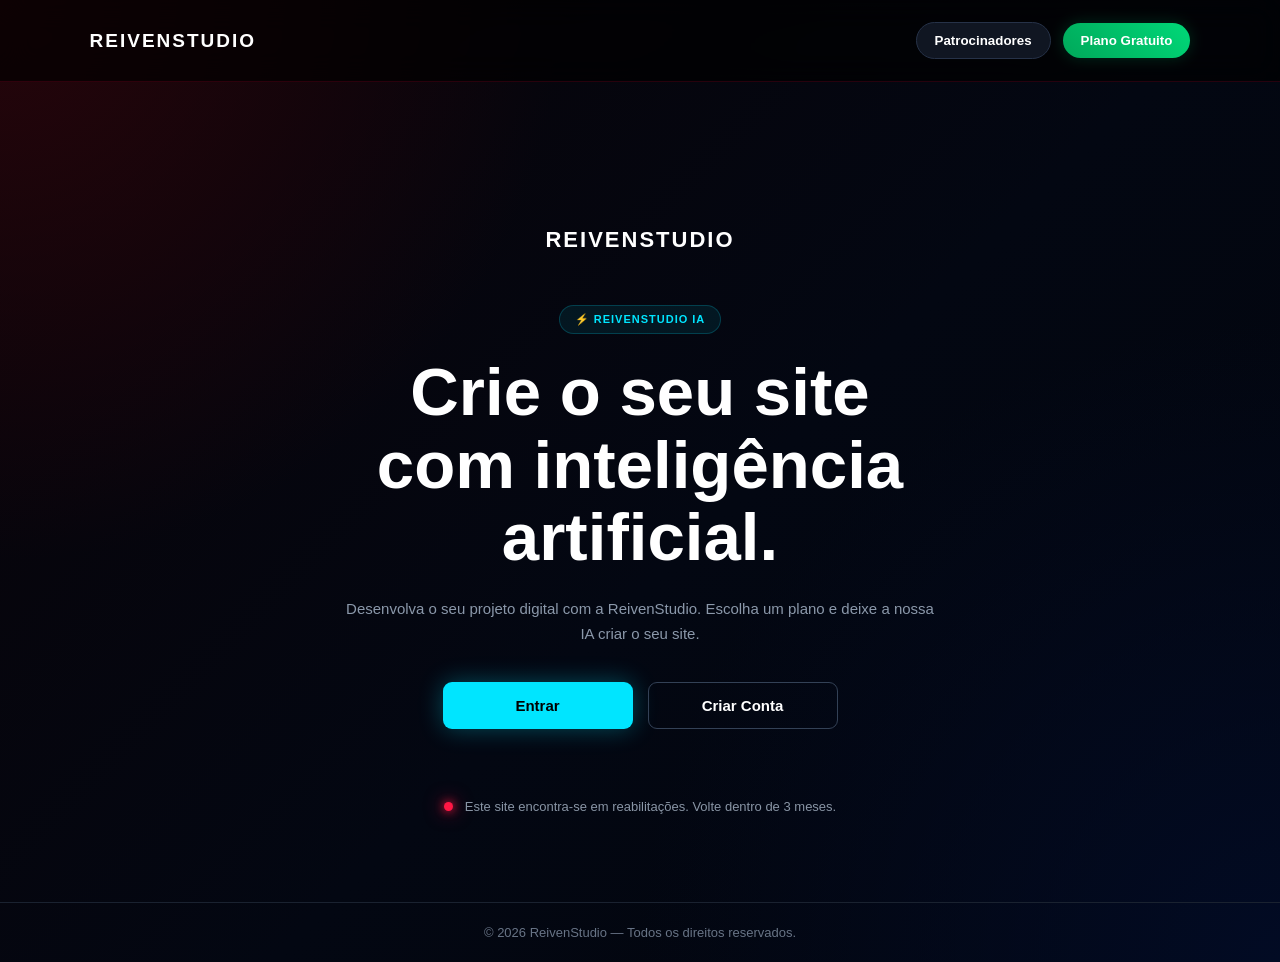
==== commit 246bc72d: "Update title and logo references in index.html" ====
--- a/index.html
+++ b/index.html
@@ -4,562 +4,607 @@
     <meta charset="UTF-8">
     <meta name="viewport" content="width=device-width, initial-scale=1.0">
 
-    <title>ReivenStudio | Sistema Autónomo IA</title>
-
-    <link rel="icon" type="image/png" href="rivenstudio.png">
+    <title>ReivenStudio | Criação de Sites com IA</title>
+
+    <link rel="icon" type="image/png" href="Reivenstudio.png">
     <link rel="stylesheet" href="style.css">
 </head>
 
 <body>
 
-    <!-- ========================================================= -->
-    <!-- CABEÇALHO -->
-    <!-- ========================================================= -->
-
-    <header>
-        <div class="logo-container" onclick="window.location.reload()">
-
-            <div class="brand-wrapper">
-
-                <span class="neon-dot"></span>
-
-                <!-- LOGO REIVENSTUDIO -->
-                <img
-                    src="rivenstudio.png"
-                    alt="ReivenStudio"
-                    class="reiven-logo"
-                >
-
-            </div>
-
-        </div>
-
-        <div class="nav-buttons">
-
-            <div id="user-display"></div>
-
-            <button
-                id="btnPatrocinadores"
-                class="yt-button"
-                onclick="abrirPatrocinadores()"
-            >
-                Patrocinadores
+<!-- ========================================================= -->
+<!-- CABEÇALHO -->
+<!-- ========================================================= -->
+
+<header>
+
+    <div class="brand-area" onclick="voltarInicio()">
+
+        <!-- ESPAÇO PARA O TEU LOGOTIPO -->
+        <div class="logo-placeholder">
+            <!-- COLOCA O TEU LOGOTIPO AQUI -->
+            <!--
+            <img src="logo.png" alt="ReivenStudio">
+            -->
+            <span>REIVENSTUDIO</span>
+        </div>
+
+    </div>
+
+    <div class="nav-buttons">
+
+        <div id="user-display"></div>
+
+        <button
+            id="btnPatrocinadores"
+            class="nav-button"
+            onclick="abrirPatrocinadores()">
+            Patrocinadores
+        </button>
+
+        <button
+            id="btnPlanoGratuito"
+            class="nav-button free-button"
+            onclick="abrirPlanoGratuito()">
+            Plano Gratuito
+        </button>
+
+    </div>
+
+</header>
+
+
+<!-- ========================================================= -->
+<!-- TELA DE LOGIN -->
+<!-- ========================================================= -->
+
+<section id="tela-login" class="screen active-screen">
+
+    <div class="login-page">
+
+        <!-- LOGOTIPO -->
+        <div class="login-logo-area">
+
+            <!-- ================================================= -->
+            <!-- ESPAÇO PARA COLOCAR O LOGOTIPO DA REIVENSTUDIO -->
+            <!-- ================================================= -->
+
+            <div class="login-logo-placeholder">
+                <!--
+                <img src="logo.png" alt="ReivenStudio">
+                -->
+
+                <span>REIVENSTUDIO</span>
+            </div>
+
+        </div>
+
+
+        <div class="login-content">
+
+            <span class="tech-badge">
+                ⚡ REIVENSTUDIO IA
+            </span>
+
+            <h1>
+                Crie o seu site<br>
+                com inteligência artificial.
+            </h1>
+
+            <p>
+                Desenvolva o seu projeto digital com a ReivenStudio.
+                Escolha um plano e deixe a nossa IA criar o seu site.
+            </p>
+
+
+            <div class="login-actions">
+
+                <button
+                    class="main-login-button"
+                    onclick="abrirModalLogin()">
+                    Entrar
+                </button>
+
+                <button
+                    class="create-account-button"
+                    onclick="abrirModalRegisto()">
+                    Criar Conta
+                </button>
+
+            </div>
+
+        </div>
+
+
+        <!-- AVISO INFERIOR -->
+
+        <div class="maintenance-message">
+
+            <span class="red-blinking-light"></span>
+
+            <span>
+                Este site encontra-se em reabilitações.
+                Volte dentro de 3 meses.
+            </span>
+
+        </div>
+
+    </div>
+
+
+    <!-- RODAPÉ DA TELA DE LOGIN -->
+
+    <footer class="login-footer">
+
+        <div>
+            © 2026 ReivenStudio — Todos os direitos reservados.
+        </div>
+
+    </footer>
+
+</section>
+
+
+
+<!-- ========================================================= -->
+<!-- HOME -->
+<!-- ========================================================= -->
+
+<section id="tela-home" class="screen">
+
+    <div class="home-container">
+
+        <div class="home-title">
+
+            <span class="tech-badge">
+                🚀 REIVENSTUDIO
+            </span>
+
+            <h1>
+                Escolha o projeto<br>
+                que deseja criar.
+            </h1>
+
+            <p>
+                A nossa inteligência artificial cria a estrutura inicial
+                do seu site com base nas informações que fornecer.
+            </p>
+
+        </div>
+
+
+        <!-- ================================================= -->
+        <!-- PLANOS -->
+        <!-- ================================================= -->
+
+        <div class="plans-grid">
+
+
+            <!-- PÁGINA CANVA -->
+
+            <div class="plan-card">
+
+                <h2>Página Canva</h2>
+
+                <div class="plan-price">
+                    3.900 MT
+                </div>
+
+                <div class="domain-included">
+                    domínio incluído
+                </div>
+
+                <p>
+                    Uma página profissional para apresentar
+                    o seu negócio, produto ou projeto.
+                </p>
+
+                <button
+                    class="buy-button"
+                    onclick="abrirChatPlano('Página Canva')">
+                    Comprar
+                </button>
+
+            </div>
+
+
+
+            <!-- SITE PESSOAL -->
+
+            <div class="plan-card">
+
+                <h2>Site Pessoal</h2>
+
+                <div class="plan-price">
+                    3.900 MT
+                </div>
+
+                <div class="domain-included">
+                    domínio incluído
+                </div>
+
+                <p>
+                    Um site pessoal moderno para apresentar
+                    o seu trabalho, perfil ou marca pessoal.
+                </p>
+
+                <button
+                    class="buy-button"
+                    onclick="abrirChatPlano('Site Pessoal')">
+                    Comprar
+                </button>
+
+            </div>
+
+
+
+            <!-- MARCA / ROUPA -->
+
+            <div class="plan-card">
+
+                <h2>Marca / Marca de Roupa</h2>
+
+                <div class="plan-price">
+                    5.700 MT
+                </div>
+
+                <div class="domain-included">
+                    domínio incluído
+                </div>
+
+                <p>
+                    Site profissional para marcas,
+                    lojas e empresas de roupa.
+                </p>
+
+                <button
+                    class="buy-button"
+                    onclick="abrirChatPlano('Marca / Marca de Roupa')">
+                    Comprar
+                </button>
+
+            </div>
+
+
+
+            <!-- RESTAURANTE -->
+
+            <div class="plan-card">
+
+                <h2>Restaurante</h2>
+
+                <div class="plan-price">
+                    6.300 MT
+                </div>
+
+                <div class="domain-included">
+                    domínio incluído
+                </div>
+
+                <p>
+                    Apresente o seu restaurante, menu,
+                    contactos e localização online.
+                </p>
+
+                <button
+                    class="buy-button"
+                    onclick="abrirChatPlano('Restaurante')">
+                    Comprar
+                </button>
+
+            </div>
+
+
+
+            <!-- EMPRESA -->
+
+            <div class="plan-card">
+
+                <h2>Empresa</h2>
+
+                <div class="plan-price">
+                    8.100 MT
+                </div>
+
+                <div class="domain-included">
+                    domínio incluído
+                </div>
+
+                <p>
+                    Uma presença digital profissional
+                    para empresas e organizações.
+                </p>
+
+                <button
+                    class="buy-button"
+                    onclick="abrirChatPlano('Empresa')">
+                    Comprar
+                </button>
+
+            </div>
+
+        </div>
+
+    </div>
+
+
+    <!-- ================================================= -->
+    <!-- RODAPÉ HOME -->
+    <!-- ================================================= -->
+
+    <footer class="main-footer">
+
+        <div class="footer-warning">
+
+            <span class="red-blinking-light"></span>
+
+            <span>
+                Este site encontra-se em reabilitações.
+                Volte dentro de 3 meses.
+            </span>
+
+        </div>
+
+        <div class="footer-bottom">
+            © 2026 ReivenStudio — Todos os direitos reservados.
+        </div>
+
+    </footer>
+
+</section>
+
+
+
+<!-- ========================================================= -->
+<!-- MODAL LOGIN -->
+<!-- ========================================================= -->
+
+<div id="modal-login" class="modal">
+
+    <div class="modal-box">
+
+        <button class="close-modal" onclick="fecharModais()">×</button>
+
+        <h2>Entrar</h2>
+
+        <p>
+            Entre na sua conta ReivenStudio.
+        </p>
+
+        <div class="modal-input-group">
+
+            <label>E-mail</label>
+
+            <input
+                type="email"
+                id="login-email"
+                placeholder="Digite o seu e-mail">
+
+        </div>
+
+
+        <div class="modal-input-group">
+
+            <label>Palavra-passe</label>
+
+            <input
+                type="password"
+                id="login-pass"
+                placeholder="Digite a sua palavra-passe">
+
+        </div>
+
+
+        <label class="remember-option">
+
+            <input
+                type="checkbox"
+                id="lembrar-mim">
+
+            <span>Lembrar-me</span>
+
+        </label>
+
+
+        <button
+            class="modal-main-button"
+            onclick="autenticarUtilizador()">
+
+            Entrar
+
+        </button>
+
+
+        <div class="modal-link">
+
+            Ainda não tem conta?
+
+            <button onclick="trocarParaRegisto()">
+                Criar Conta
             </button>
 
-            <button
-                id="btnReivenIA"
-                class="yt-button btn-reiven-ia"
-                style="display:none;"
-                onclick="ativarIA()"
-            >
-                REIVEN IA 🤖
+        </div>
+
+    </div>
+
+</div>
+
+
+
+<!-- ========================================================= -->
+<!-- MODAL REGISTO -->
+<!-- ========================================================= -->
+
+<div id="modal-registo" class="modal">
+
+    <div class="modal-box">
+
+        <button class="close-modal" onclick="fecharModais()">×</button>
+
+        <h2>Criar Conta</h2>
+
+        <p>
+            Crie a sua conta ReivenStudio.
+        </p>
+
+
+        <div class="modal-input-group">
+
+            <label>Nome completo</label>
+
+            <input
+                type="text"
+                id="registo-nome"
+                placeholder="Digite o seu nome completo">
+
+        </div>
+
+
+        <div class="modal-input-group">
+
+            <label>E-mail</label>
+
+            <input
+                type="email"
+                id="registo-email"
+                placeholder="Digite o seu e-mail">
+
+        </div>
+
+
+        <div class="modal-input-group">
+
+            <label>Palavra-passe</label>
+
+            <input
+                type="password"
+                id="registo-pass"
+                placeholder="Crie uma palavra-passe">
+
+        </div>
+
+
+        <button
+            class="modal-main-button"
+            onclick="registarNovoUtilizador()">
+
+            Criar Conta
+
+        </button>
+
+
+        <div class="modal-link">
+
+            Já tem conta?
+
+            <button onclick="trocarParaLogin()">
+                Entrar
             </button>
 
         </div>
-    </header>
-
-
-    <!-- ========================================================= -->
-    <!-- TELA DE LOGIN -->
-    <!-- ========================================================= -->
-
-    <div id="tela-login" class="screen active-screen">
-
-        <div class="main-login-container">
-
-            <div class="login-headline">
-
-                <span class="badge-tech">
-                    ⚡ ACESSO AO PAINEL
-                </span>
-
-                <h1>
-                    Cria sites em minutos<br>
-                    com a inteligência<br>
-                    artificial da ReivenStudio MZ
-                </h1>
-
-                <p class="login-desc">
-                    Introduza os seus dados para aceder ao
-                    estúdio autónomo de engenharia de software
-                    da ReivenStudio.
-                </p>
-
-            </div>
-
-
-            <!-- LOGIN -->
-
-            <div class="login-box">
-
-                <div class="auth-tabs">
-
-                    <button
-                        id="tab-login"
-                        class="auth-tab active-tab"
-                        onclick="alternarAbasAuth('login')"
-                    >
-                        Entrar
-                    </button>
-
-                    <button
-                        id="tab-registo"
-                        class="auth-tab"
-                        onclick="alternarAbasAuth('registo')"
-                    >
-                        Criar Conta
-                    </button>
-
-                </div>
-
-
-                <!-- FORMULÁRIO LOGIN -->
-
-                <div id="form-login">
-
-                    <div class="input-group">
-
-                        <label>
-                            E-mail Corporativo
-                        </label>
-
-                        <input
-                            type="email"
-                            id="login-email"
-                            placeholder="Introduza o seu e-mail..."
-                            required
-                        >
-
-                    </div>
-
-
-                    <div class="input-group">
-
-                        <label>
-                            Palavra-passe
-                        </label>
-
-                        <input
-                            type="password"
-                            id="login-pass"
-                            placeholder="Introduza a sua palavra-passe..."
-                            required
-                        >
-
-                    </div>
-
-
-                    <div class="remember-container">
-
-                        <label class="remember-label">
-
-                            <input
-                                type="checkbox"
-                                id="lembrar-me"
-                            >
-
-                            <span>
-                                Lembrar-me
-                            </span>
-
-                        </label>
-
-                    </div>
-
-
-                    <button
-                        class="btn-blue-glow"
-                        onclick="autenticarUtilizador()"
-                    >
-                        Entrar no Sistema
-                    </button>
-
-                </div>
-
-
-                <!-- FORMULÁRIO REGISTO -->
-
-                <div
-                    id="form-registo"
-                    style="display:none;"
-                >
-
-                    <div class="input-group">
-
-                        <label>
-                            Nome Completo
-                        </label>
-
-                        <input
-                            type="text"
-                            id="registo-nome"
-                            placeholder="Introduza o seu nome completo..."
-                            required
-                        >
-
-                    </div>
-
-
-                    <div class="input-group">
-
-                        <label>
-                            E-mail de Trabalho
-                        </label>
-
-                        <input
-                            type="email"
-                            id="registo-email"
-                            placeholder="Introduza o seu e-mail..."
-                            required
-                        >
-
-                    </div>
-
-
-                    <div class="input-group">
-
-                        <label>
-                            Palavra-passe de Acesso
-                        </label>
-
-                        <input
-                            type="password"
-                            id="registo-pass"
-                            placeholder="Crie uma palavra-passe..."
-                            required
-                        >
-
-                    </div>
-
-
-                    <button
-                        class="btn-blue-glow"
-                        onclick="registarNovoUtilizador()"
-                    >
-                        Criar Conta e Entrar
-                    </button>
-
-                </div>
-
-            </div>
-
-        </div>
-
-
-        <!-- AVISO -->
-
-        <footer class="maintenance-footer">
-
-            <div class="maintenance-wrapper">
-
-                <span class="neon-dot alert-blink"></span>
-
-                <p class="maintenance-text">
-                    Este site encontra-se em reabilitações.
-                    Volte dentro de 3 meses.
-                </p>
-
-            </div>
-
-        </footer>
-
-    </div>
-
-
-
-    <!-- ========================================================= -->
-    <!-- TELA PRINCIPAL / PLANOS -->
-    <!-- ========================================================= -->
-
-    <div id="tela-planos" class="screen">
-
-        <h1>
-            🚀 Escolha o Plano do seu Projeto
-        </h1>
-
-        <p class="subtitle">
-            Escolha o tipo de site que deseja criar com a ReivenStudio.
+
+    </div>
+
+</div>
+
+
+
+<!-- ========================================================= -->
+<!-- MODAL PATROCINADORES -->
+<!-- ========================================================= -->
+
+<div id="modal-patrocinadores" class="modal">
+
+    <div class="modal-box sponsor-box">
+
+        <button class="close-modal" onclick="fecharModais()">×</button>
+
+        <h2>Patrocinadores</h2>
+
+        <p>
+            Este projeto é patrocinado por:
         </p>
 
 
-        <div class="grid">
-
-
-            <!-- PLANO 1 -->
-
-            <div class="card">
-
-                <h3>
-                    Página Canva
-                </h3>
-
-                <div class="price">
-                    3.900 MT
-                </div>
-
-                <p>
-                    Domínio incluído
-                </p>
-
-                <button
-                    class="btn-buy"
-                    onclick="abrirChatIA('Página Canva')"
-                >
-                    Comprar Plano
-                </button>
-
-            </div>
-
-
-            <!-- PLANO 2 -->
-
-            <div class="card">
-
-                <h3>
-                    Site Pessoal
-                </h3>
-
-                <div class="price">
-                    3.900 MT
-                </div>
-
-                <p>
-                    Domínio incluído
-                </p>
-
-                <button
-                    class="btn-buy"
-                    onclick="abrirChatIA('Site Pessoal')"
-                >
-                    Comprar Plano
-                </button>
-
-            </div>
-
-
-            <!-- PLANO 3 -->
-
-            <div class="card">
-
-                <h3>
-                    Marca / Marca de Roupa
-                </h3>
-
-                <div class="price">
-                    5.700 MT
-                </div>
-
-                <p>
-                    Domínio incluído
-                </p>
-
-                <button
-                    class="btn-buy"
-                    onclick="abrirChatIA('Marca / Marca de Roupa')"
-                >
-                    Comprar Plano
-                </button>
-
-            </div>
-
-
-            <!-- PLANO 4 -->
-
-            <div class="card">
-
-                <h3>
-                    Restaurante
-                </h3>
-
-                <div class="price">
-                    6.300 MT
-                </div>
-
-                <p>
-                    Domínio incluído
-                </p>
-
-                <button
-                    class="btn-buy"
-                    onclick="abrirChatIA('Restaurante')"
-                >
-                    Comprar Plano
-                </button>
-
-            </div>
-
-
-            <!-- PLANO 5 -->
-
-            <div class="card">
-
-                <h3>
-                    Empresa
-                </h3>
-
-                <div class="price">
-                    8.100 MT
-                </div>
-
-                <p>
-                    Domínio incluído
-                </p>
-
-                <button
-                    class="btn-buy"
-                    onclick="abrirChatIA('Empresa')"
-                >
-                    Comprar Plano
-                </button>
-
-            </div>
-
-
-            <!-- PLANO GRATUITO -->
-
-            <div class="card free-card">
-
-                <h3>
-                    Plano Gratuito
-                </h3>
-
-                <div class="price">
-                    0 MT
-                </div>
-
-                <p>
-                    Criação inicial gratuita
-                </p>
-
-                <button
-                    class="btn-buy"
-                    onclick="abrirChatIA('Plano Gratuito')"
-                >
-                    Experimentar
-                </button>
-
-            </div>
-
-        </div>
-
-
-        <!-- RODAPÉ -->
-
-        <footer class="site-footer">
-
-            <div class="footer-logo">
-
-                <img
-                    src="rivenstudio.png"
-                    alt="ReivenStudio"
-                >
-
-            </div>
-
-            <p>
-                © 2026 ReivenStudio. Todos os direitos reservados.
+        <!-- ================================================= -->
+        <!-- ESPAÇO PARA O LOGOTIPO DO JUPITER -->
+        <!-- ================================================= -->
+
+        <div class="sponsor-logo-placeholder">
+
+            <!-- COLOCA A IMAGEM DO JUPITER AQUI -->
+            <img
+                src="logojupiter.PNG"
+                alt="Restaurante e Bar Jupiter">
+
+            <span>
+                LOGOTIPO DO<br>
+                RESTAURANTE E BAR JUPITER
+            </span>
+
+        </div>
+
+
+        <h3>
+            Restaurante e Bar Jupiter
+        </h3>
+
+
+        <!-- ================================================= -->
+        <!-- COLOCA O URL REAL DO JUPITER AQUI -->
+        <!-- ================================================= -->
+
+        <a
+            href="https://COLOQUE-AQUI-O-SITE-DO-JUPITER.com"
+            target="_blank"
+            class="jupiter-button">
+
+            Aceder ao Site
+
+        </a>
+
+    </div>
+
+</div>
+
+
+
+<!-- ========================================================= -->
+<!-- TELA CHAT IA -->
+<!-- ========================================================= -->
+
+<section id="tela-chat" class="screen">
+
+    <div class="chat-page">
+
+        <div class="chat-title-area">
+
+            <span class="tech-badge">
+                🤖 REIVEN IA
+            </span>
+
+            <h1>
+                Estúdio de Criação IA
+            </h1>
+
+            <p id="plano-selecionado-txt">
+                PLANO ATIVO
             </p>
 
-        </footer>
-
-    </div>
-
-
-
-    <!-- ========================================================= -->
-    <!-- MODAL PATROCINADORES -->
-    <!-- ========================================================= -->
-
-    <div
-        id="modal-patrocinadores"
-        class="modal-overlay"
-        style="display:none;"
-    >
-
-        <div class="sponsor-modal">
-
-            <button
-                class="modal-close"
-                onclick="fecharPatrocinadores()"
-            >
-                ×
-            </button>
-
-
-            <span class="badge-tech">
-                🤝 PARCEIRO OFICIAL
-            </span>
-
-
-            <h2>
-                Patrocinado por:
-            </h2>
-
-
-            <!-- LOGO DO JUPITER -->
-
-            <div class="sponsor-logo">
-
-                <img
-                    src="logojupiter.PNG"
-                    alt="Restaurante e Bar Jupiter"
-                >
-
-            </div>
-
-
-            <h3>
-                Restaurante e Bar Jupiter
-            </h3>
-
-
-            <p>
-                Um dos nossos parceiros e patrocinadores oficiais.
-            </p>
-
-
-            <a
-                id="jupiter-link"
-                href="#"
-                target="_blank"
-                class="jupiter-button"
-            >
-                Visitar Jupiter
-            </a>
-
-        </div>
-
-    </div>
-
-
-
-    <!-- ========================================================= -->
-    <!-- TELA REIVEN IA -->
-    <!-- ========================================================= -->
-
-    <div id="tela-chat" class="screen">
-
-        <h1 class="chat-title">
-            🤖 Estúdio de Criação IA
-        </h1>
-
-        <p id="plano-selecionado-txt">
-            IA AUTÓNOMA ATIVA
-        </p>
+        </div>
 
 
         <div class="chat-container">
 
             <div class="chat-header">
-                Assistente de Engenharia Visual Reiven —
-                Reiven IA
+                Reiven IA — Assistente de Criação de Sites
             </div>
 
 
             <div
                 id="chat-messages-box"
-                class="chat-messages"
-            ></div>
+                class="chat-messages">
+            </div>
 
 
             <div class="chat-input-area">
@@ -569,30 +614,40 @@
                     id="chat-user-input"
                     class="chat-input"
                     placeholder="Escreva aqui..."
-                    onkeypress="verificarTecla(event)"
-                >
-
+                    onkeypress="verificarTecla(event)">
 
                 <button
                     class="btn-send"
-                    onclick="processarMensagemUsuario()"
-                >
+                    onclick="processarMensagemUsuario()">
+
                     Enviar
-                </button>
-
-            </div>
-
-        </div>
-
-    </div>
-
-
-
-    <!-- ========================================================= -->
-    <!-- JAVASCRIPT -->
-    <!-- ========================================================= -->
-
-    <script src="script.js"></script>
+
+                </button>
+
+            </div>
+
+        </div>
+
+
+        <button
+            class="back-home-button"
+            onclick="voltarParaHome()">
+
+            ← Voltar para Home
+
+        </button>
+
+    </div>
+
+</section>
+
+
+
+<!-- ========================================================= -->
+<!-- JAVASCRIPT -->
+<!-- ========================================================= -->
+
+<script src="script.js"></script>
 
 </body>
 </html>
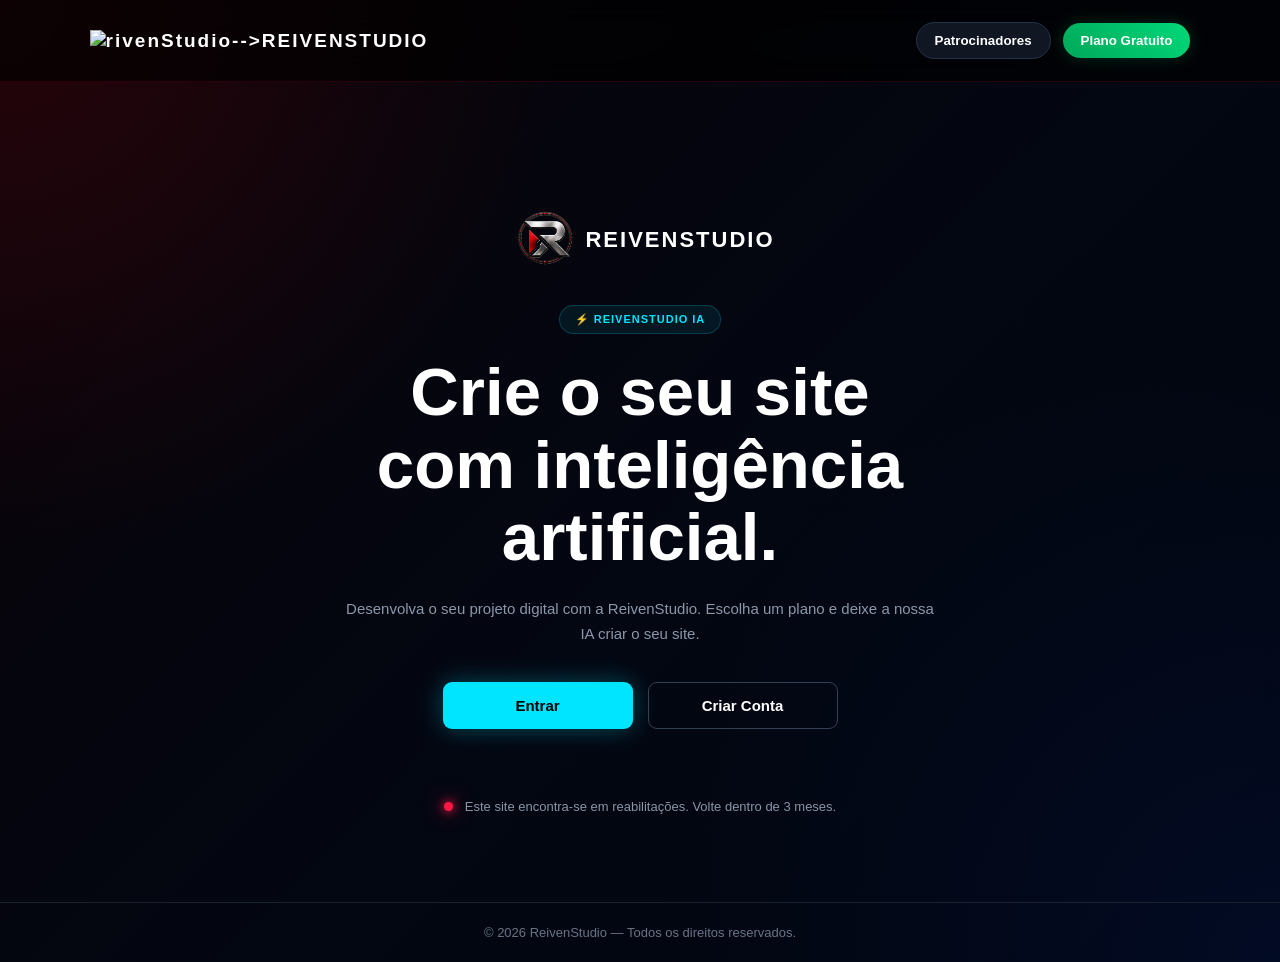
==== commit 44720c28: "Update index.html" ====
--- a/index.html
+++ b/index.html
@@ -6,7 +6,7 @@
 
     <title>ReivenStudio | Criação de Sites com IA</title>
 
-    <link rel="icon" type="image/png" href="Reivenstudio.png">
+    <link rel="icon" type="image/png" href="rivenstudio.png">
     <link rel="stylesheet" href="style.css">
 </head>
 
@@ -20,11 +20,11 @@
 
     <div class="brand-area" onclick="voltarInicio()">
 
-        <!-- ESPAÇO PARA O TEU LOGOTIPO -->
+        <!-- ESPAÇO PARA O logo -->
         <div class="logo-placeholder">
-            <!-- COLOCA O TEU LOGOTIPO AQUI -->
-            <!--
-            <img src="logo.png" alt="ReivenStudio">
+            <!-- espasso do logotipo da reivenstudio-->
+            
+            <img src="logo.png" alt="rivenStudio">
             -->
             <span>REIVENSTUDIO</span>
         </div>
@@ -70,9 +70,9 @@
             <!-- ================================================= -->
 
             <div class="login-logo-placeholder">
-                <!--
-                <img src="logo.png" alt="ReivenStudio">
-                -->
+                
+                <img src="rivenstudio.png" alt="Reivenstudio">
+                
 
                 <span>REIVENSTUDIO</span>
             </div>
@@ -538,8 +538,9 @@
                 alt="Restaurante e Bar Jupiter">
 
             <span>
-                LOGOTIPO DO<br>
-                RESTAURANTE E BAR JUPITER
+             Venha
+        enjoyar a life  <br>
+            
             </span>
 
         </div>
